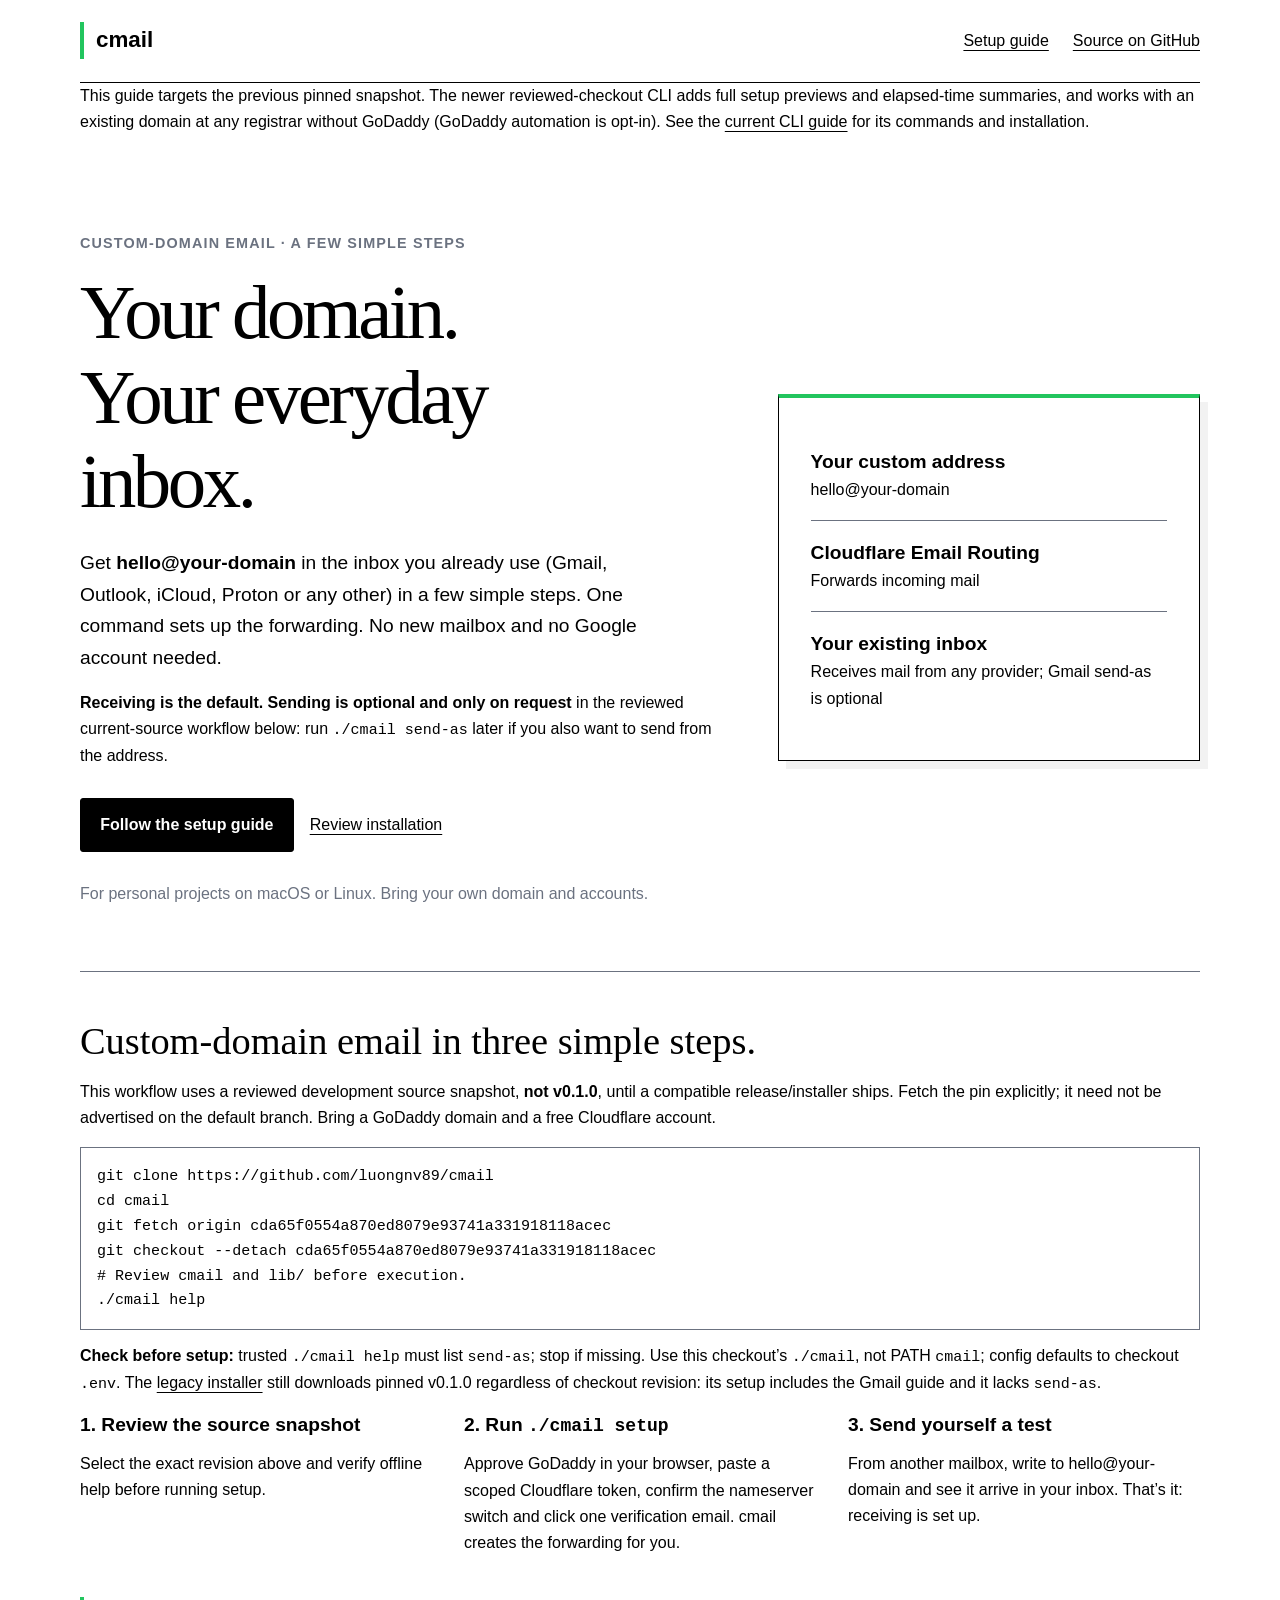
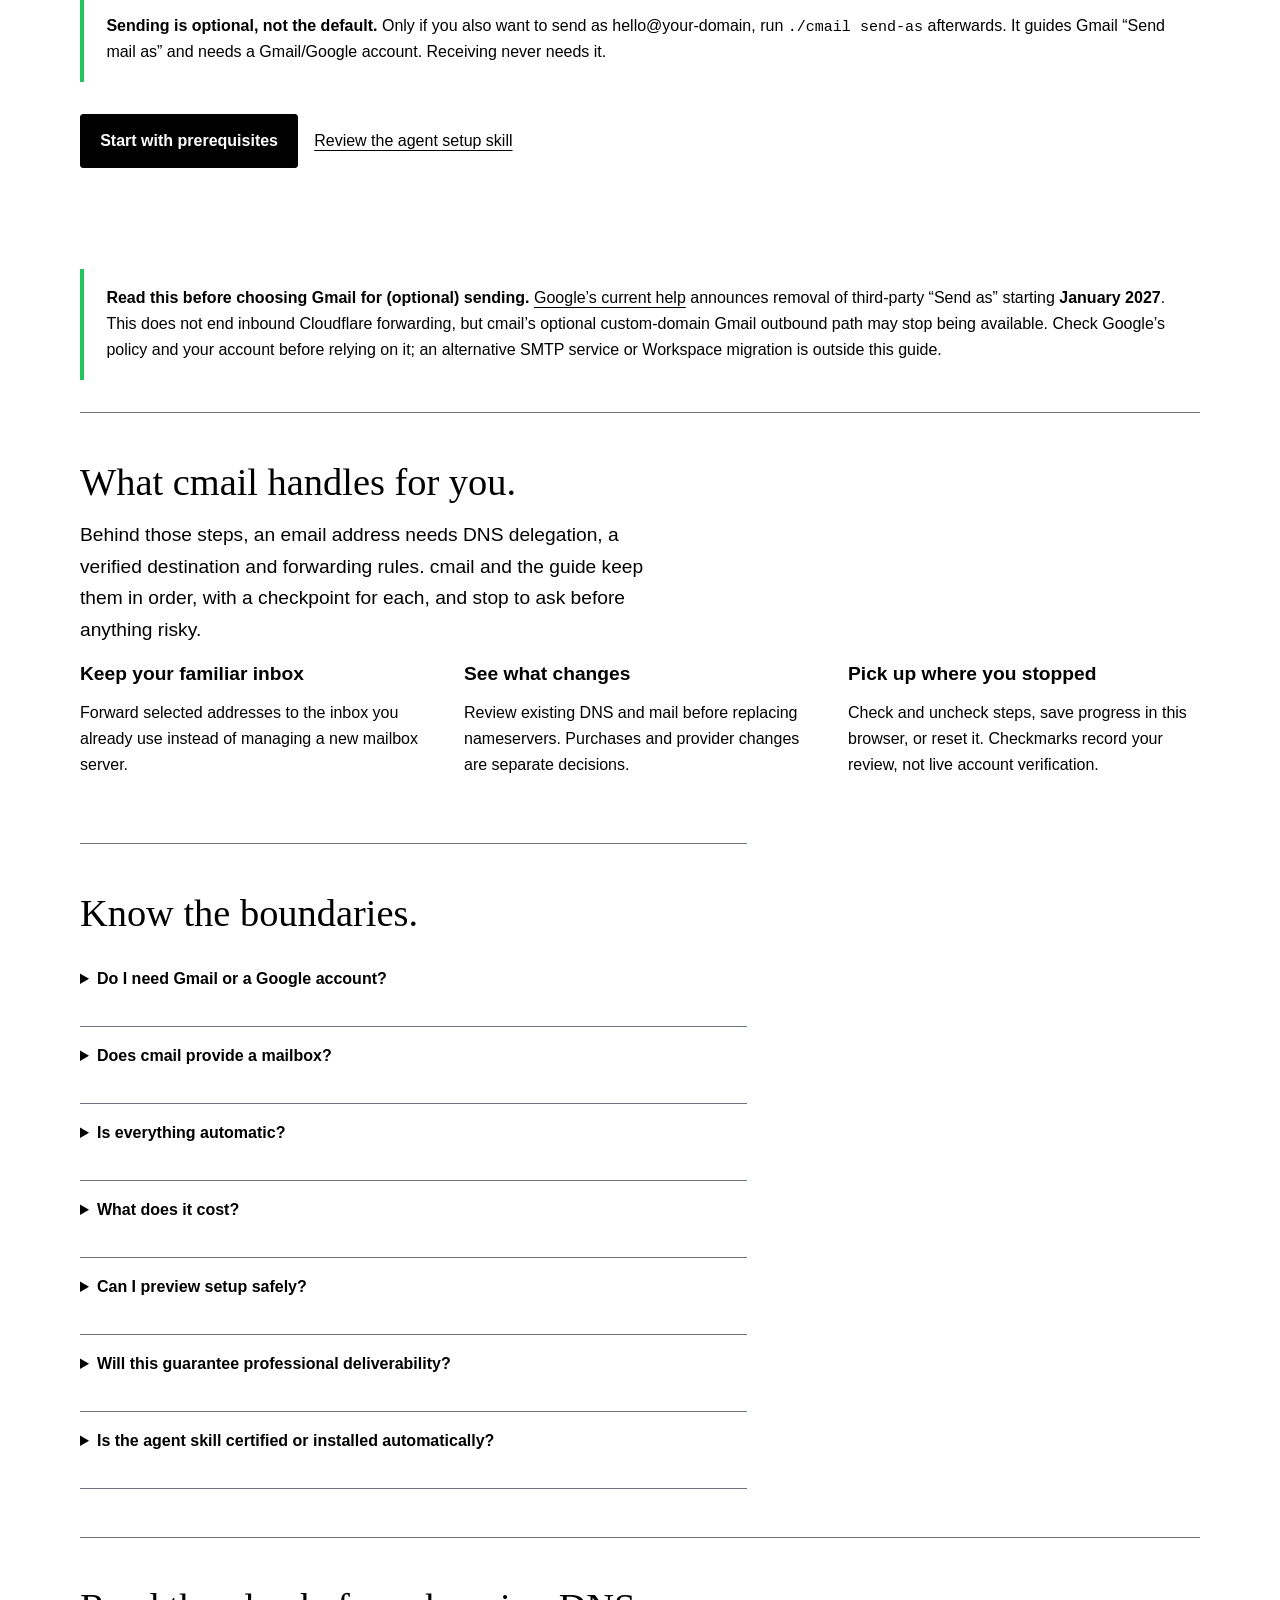
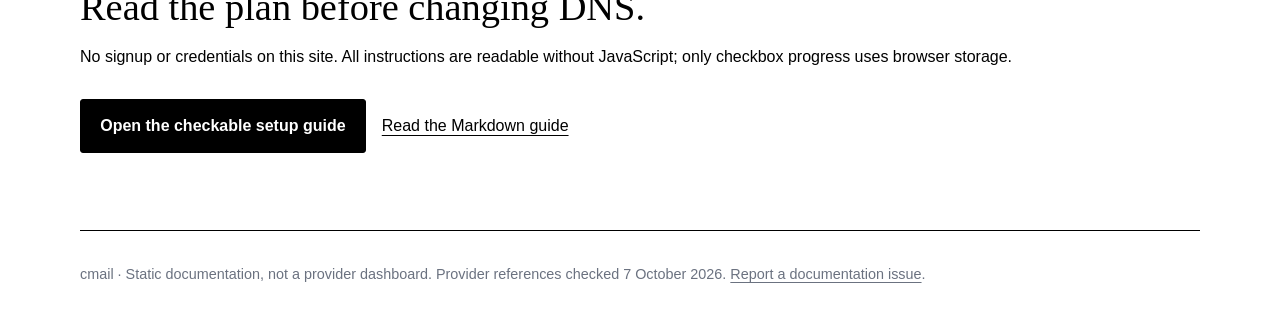
==== docs/index.html @ 5340fa55 "feat(setup): make GoDaddy automation optional (#20) Default REGISTRAR=manual lets setup use an exist" ====
<!doctype html>
<html lang="en">
<head>
  <meta charset="utf-8">
  <meta name="viewport" content="width=device-width, initial-scale=1">
  <meta name="description" content="Get custom-domain email in a few simple steps: cmail forwards hello@your-domain to the inbox you already use. Sending is optional and only on request.">
  <title>cmail — Your domain, your everyday inbox</title>
  <link rel="stylesheet" href="assets/styles.css">
</head>
<body>
<a class="skip" href="#main">Skip to content</a>
<header><a class="brand" href="index.html">cmail</a><nav aria-label="Main"><a href="setup.html">Setup guide</a><a href="https://github.com/luongnv89/cmail">Source on GitHub</a></nav></header>
<main id="main">
  <p>This guide targets the previous pinned snapshot. The newer reviewed-checkout CLI adds full setup previews and elapsed-time summaries, and works with an existing domain at any registrar without GoDaddy (GoDaddy automation is opt-in). See the <a href="https://github.com/luongnv89/cmail/blob/main/docs/cli.md">current CLI guide</a> for its commands and installation.</p>
  <!-- AIDA subset: attention, interest, desire, action. No invented social proof. -->
  <section class="hero" aria-labelledby="hero-title">
    <div><p class="kicker">Custom-domain email · a few simple steps</p><h1 id="hero-title">Your domain.<br>Your everyday inbox.</h1>
      <p class="lead">Get <strong>hello@your-domain</strong> in the inbox you already use (Gmail, Outlook, iCloud, Proton or any other) in a few simple steps. One command sets up the forwarding. No new mailbox and no Google account needed.</p>
      <p><strong>Receiving is the default. Sending is optional and only on request</strong> in the reviewed current-source workflow below: run <code>./cmail send-as</code> later if you also want to send from the address.</p>
      <div class="actions"><a class="button primary" href="setup.html">Follow the setup guide</a><a href="https://github.com/luongnv89/cmail#installation">Review installation</a></div>
      <p class="meta">For personal projects on macOS or Linux. Bring your own domain and accounts.</p>
    </div>
    <aside class="route" aria-label="How mail flows"><p><strong>Your custom address</strong>hello@your-domain</p><p><strong>Cloudflare Email Routing</strong>Forwards incoming mail</p><p><strong>Your existing inbox</strong>Receives mail from any provider; Gmail send-as is optional</p></aside>
  </section>
  <section class="block" aria-labelledby="how"><h2 id="how">Custom-domain email in three simple steps.</h2><p>This workflow uses a reviewed development source snapshot, <strong>not v0.1.0</strong>, until a compatible release/installer ships. Fetch the pin explicitly; it need not be advertised on the default branch. Bring a GoDaddy domain and a free Cloudflare account.</p><pre><code>git clone https://github.com/luongnv89/cmail
cd cmail
git fetch origin cda65f0554a870ed8079e93741a331918118acec
git checkout --detach cda65f0554a870ed8079e93741a331918118acec
# Review cmail and lib/ before execution.
./cmail help</code></pre><p><strong>Check before setup:</strong> trusted <code>./cmail help</code> must list <code>send-as</code>; stop if missing. Use this checkout’s <code>./cmail</code>, not PATH <code>cmail</code>; config defaults to checkout <code>.env</code>. The <a href="https://github.com/luongnv89/cmail#installation">legacy installer</a> still downloads pinned v0.1.0 regardless of checkout revision: its setup includes the Gmail guide and it lacks <code>send-as</code>.</p><div class="grid"><div><h3>1. Review the source snapshot</h3><p>Select the exact revision above and verify offline help before running setup.</p></div><div><h3>2. Run <code>./cmail setup</code></h3><p>Approve GoDaddy in your browser, paste a scoped Cloudflare token, confirm the nameserver switch and click one verification email. cmail creates the forwarding for you.</p></div><div><h3>3. Send yourself a test</h3><p>From another mailbox, write to hello@your-domain and see it arrive in your inbox. That’s it: receiving is set up.</p></div></div>
    <aside class="callout"><strong>Sending is optional, not the default.</strong> Only if you also want to send as hello@your-domain, run <code>./cmail send-as</code> afterwards. It guides Gmail “Send mail as” and needs a Gmail/Google account. Receiving never needs it.</aside>
    <div class="actions"><a class="button primary" href="setup.html#readiness">Start with prerequisites</a><a href="https://github.com/luongnv89/cmail/tree/main/skills/cmail-setup">Review the agent setup skill</a></div></section>
  <aside class="callout"><strong>Read this before choosing Gmail for (optional) sending.</strong> <a href="https://support.google.com/mail/answer/22370">Google’s current help</a> announces removal of third-party “Send as” starting <strong>January 2027</strong>. This does not end inbound Cloudflare forwarding, but cmail’s optional custom-domain Gmail outbound path may stop being available. Check Google’s policy and your account before relying on it; an alternative SMTP service or Workspace migration is outside this guide.</aside>
  <section class="block" aria-labelledby="interest"><h2 id="interest">What cmail handles for you.</h2><p class="lead">Behind those steps, an email address needs DNS delegation, a verified destination and forwarding rules. cmail and the guide keep them in order, with a checkpoint for each, and stop to ask before anything risky.</p>
    <div class="grid"><div><h3>Keep your familiar inbox</h3><p>Forward selected addresses to the inbox you already use instead of managing a new mailbox server.</p></div><div><h3>See what changes</h3><p>Review existing DNS and mail before replacing nameservers. Purchases and provider changes are separate decisions.</p></div><div><h3>Pick up where you stopped</h3><p>Check and uncheck steps, save progress in this browser, or reset it. Checkmarks record your review, not live account verification.</p></div></div>
  </section>
  <section class="block faq" aria-labelledby="faq"><h2 id="faq">Know the boundaries.</h2>
    <details><summary>Do I need Gmail or a Google account?</summary><p>Not to receive. The reviewed source’s <code>./cmail setup</code> forwards to any address you own and can open. You need a Gmail/Google account only for the optional <code>./cmail send-as</code> step, if you want to send from your custom address.</p></details>
    <details><summary>Does cmail provide a mailbox?</summary><p>No. Cloudflare forwards incoming mail to an existing inbox. Your existing inbox holds the messages. This is not Google Workspace provisioning.</p></details>
    <details><summary>Is everything automatic?</summary><p>No. You create the Cloudflare token, approve DNS changes, verify the destination email, and, only if you want to send, configure Gmail send-as yourself. The CLI cannot prove end-to-end delivery.</p></details>
    <details><summary>What does it cost?</summary><p>You pay for the domain. Provider plans, sending limits, eligibility and policies still apply; cmail cannot guarantee permanent free service.</p></details>
    <details><summary>Can I preview setup safely?</summary><p>The guide makes no provider calls. <code>./cmail help</code> is offline. <code>DRY_RUN=1</code> previews only nameserver replacement; <code>./cmail setup</code> can still create zones, enable routing, send verification emails or purchase a domain.</p></details>
    <details><summary>Will this guarantee professional deliverability?</summary><p>No. Optional Gmail sending does not establish domain DKIM alignment, and recipients may see your Gmail address. Inspect independent test results and use a dedicated mail service when you need stronger guarantees.</p></details>
    <details><summary>Is the agent skill certified or installed automatically?</summary><p>No. It is a separate portable guide and optional local checker. Its offline tests are not a measured live behavioral benchmark. The runtime installer does not install it; the repository has no license granting redistribution rights.</p></details>
  </section>
  <section class="block"><h2>Read the plan before changing DNS.</h2><p>No signup or credentials on this site. All instructions are readable without JavaScript; only checkbox progress uses browser storage.</p><div class="actions"><a class="button primary" href="setup.html">Open the checkable setup guide</a><a href="setup.md">Read the Markdown guide</a></div></section>
</main>
<footer>cmail · Static documentation, not a provider dashboard. Provider references checked 7 October 2026. <a href="https://github.com/luongnv89/cmail/issues">Report a documentation issue</a>.</footer>
</body>
</html>
---- docs/assets/styles.css ----
/* Local serif/sans pairing keeps this guide readable offline, without font requests. */
:root { color-scheme: light; --ink: #000000; --paper: #FFFFFF; --muted: #6B7280; --accent: #22C55E; }
* { box-sizing: border-box; }
body { margin: 0; background: var(--paper); color: var(--ink); font-family: 'Avenir Next', 'Trebuchet MS', sans-serif; line-height: 1.65; }
a { color: inherit; text-decoration-thickness: 1px; text-underline-offset: .22em; }
a:hover { text-decoration-thickness: 2px; }
:focus-visible { outline: 3px solid var(--ink); outline-offset: 5px; }
[hidden] { display: none !important; }
.skip { position: absolute; left: 1rem; top: -8rem; padding: .6rem 1rem; background: var(--paper); z-index: 5; }
.skip:focus { top: 1rem; }
header, main, footer { width: min(1120px, calc(100% - 3rem)); margin-inline: auto; }
header { padding: 1.4rem 0; display: flex; align-items: center; justify-content: space-between; gap: 1rem; border-bottom: 1px solid var(--ink); flex-wrap: wrap; }
.brand { font-weight: 800; font-size: 1.4rem; text-decoration: none; border-left: 4px solid var(--accent); padding-left: .75rem; }
nav { display: flex; gap: 1.5rem; flex-wrap: wrap; }
nav a[aria-current] { font-weight: 800; }
h1, h2 { font-family: 'Iowan Old Style', 'Palatino Linotype', 'Book Antiqua', Palatino, serif; font-weight: 500; line-height: 1.1; }
h1 { font-size: clamp(2.8rem, 6vw, 5.8rem); letter-spacing: -.045em; margin: .6rem 0 1.4rem; max-width: 14ch; }
h2 { font-size: clamp(1.8rem, 3vw, 2.6rem); margin: 0 0 1rem; }
h3 { line-height: 1.3; font-size: 1.2rem; margin: 0 0 .8rem; }
p { margin: 0 0 1rem; }
.kicker, .meta { color: var(--muted); }
.kicker { font-size: .9rem; font-weight: 700; letter-spacing: .08em; text-transform: uppercase; }
.hero { display: grid; grid-template-columns: 1.5fr 1fr; gap: 4rem; align-items: center; padding: 5rem 0 3rem; }
.lead { font-size: 1.2rem; max-width: 55ch; }
.actions { display: flex; flex-wrap: wrap; align-items: center; gap: 1rem; margin: 1.8rem 0; }
.button, button { display: inline-block; padding: .8rem 1.2rem; border: 1px solid var(--ink); border-radius: 3px; font: inherit; font-weight: 700; cursor: pointer; text-decoration: none; background: var(--paper); color: var(--ink); min-height: 44px; }
.button.primary { background: var(--ink); color: var(--paper); }
.button:hover, button:hover { box-shadow: 3px 3px 0 var(--ink); }
.button:active, button:active { box-shadow: none; transform: translateY(1px); }
.route { border: 1px solid var(--ink); border-top: 4px solid var(--accent); padding: 2rem; box-shadow: 8px 8px 0 #0000000d; }
.route p { padding: 1rem 0; border-bottom: 1px solid var(--muted); margin: 0; }
.route p:last-child { border: 0; }
.route strong { display: block; font-size: 1.2rem; }
.callout { border-left: 4px solid var(--accent); padding: 1rem 1.4rem; margin: 1.5rem 0 2rem; }
section.block { border-top: 1px solid var(--muted); padding: 3rem 0; }
.grid { display: grid; grid-template-columns: repeat(3, 1fr); gap: 2rem; }
.faq { max-width: 75ch; }
details { padding: 1rem 0; border-bottom: 1px solid var(--muted); }
summary { font-weight: 700; cursor: pointer; min-height: 44px; }
details p { margin: .5rem 0; }
footer { border-top: 1px solid var(--ink); padding: 2rem 0; font-size: .9rem; color: var(--muted); }
.guide-intro { padding: 3rem 0 1rem; }
.guide-intro h1 { max-width: none; font-size: clamp(2.6rem, 5vw, 4rem); }
.guide-layout { display: grid; grid-template-columns: 225px minmax(0, 1fr); gap: 3rem; margin: 2rem 0 4rem; }
.toc { align-self: start; position: sticky; top: 1.5rem; font-size: .9rem; }
.toc ol { padding-left: 1.25rem; }
.toc a { display: inline-block; padding: .25rem 0; }
.progress-panel { border: 1px solid var(--ink); padding: 1.2rem; margin-bottom: 2rem; }
.progress-panel progress { display: block; width: 100%; height: 1rem; margin: .8rem 0; accent-color: var(--ink); }
.progress-panel button { margin: .8rem 0; }
#progress-count { font-weight: 700; }
.steps { padding: 0; list-style: none; counter-reset: setup; }
.step { border-top: 1px solid var(--muted); padding: 2rem 0; scroll-margin-top: 1rem; counter-increment: setup; }
.step h2 { font-size: 1.7rem; }
.step h2::before { content: counter(setup) '. '; }
.check { display: flex; align-items: center; gap: .75rem; padding: .6rem 0; margin-top: 1rem; font-weight: 700; cursor: pointer; min-height: 44px; }
.check input { flex: none; width: 1.35rem; height: 1.35rem; accent-color: var(--ink); }
/* Completion is non-destructive: safety instructions stay expanded and readable. */
.step:has(input:checked) { border-top: 3px solid var(--accent); }
ul, ol { padding-left: 1.4rem; }
li { margin: .45rem 0; }
code { font-family: 'Courier New', monospace; font-size: .94em; overflow-wrap: anywhere; }
pre { border: 1px solid var(--muted); padding: 1rem; overflow-x: auto; white-space: pre-wrap; }
.table-wrap { overflow-x: auto; }
table { width: 100%; border-collapse: collapse; margin: 1rem 0; }
th, td { text-align: left; vertical-align: top; padding: .7rem; border: 1px solid var(--muted); }
.sources { overflow-wrap: anywhere; }
@media (max-width: 800px) { .hero { grid-template-columns: 1fr; gap: 2rem; padding-top: 3rem; } .grid { grid-template-columns: 1fr; gap: 1.5rem; } .guide-layout { grid-template-columns: 1fr; gap: 1rem; } .toc { position: static; } }
@media (max-width: 420px) { header, main, footer { width: calc(100% - 2rem); } nav { gap: 1rem; } .route { padding: 1.3rem; } th, td { padding: .4rem; } }
@media print { header, .toc, .progress-panel, .actions, footer { display: none; } .guide-layout { display: block; } main { width: 100%; } .step { break-inside: avoid; } }
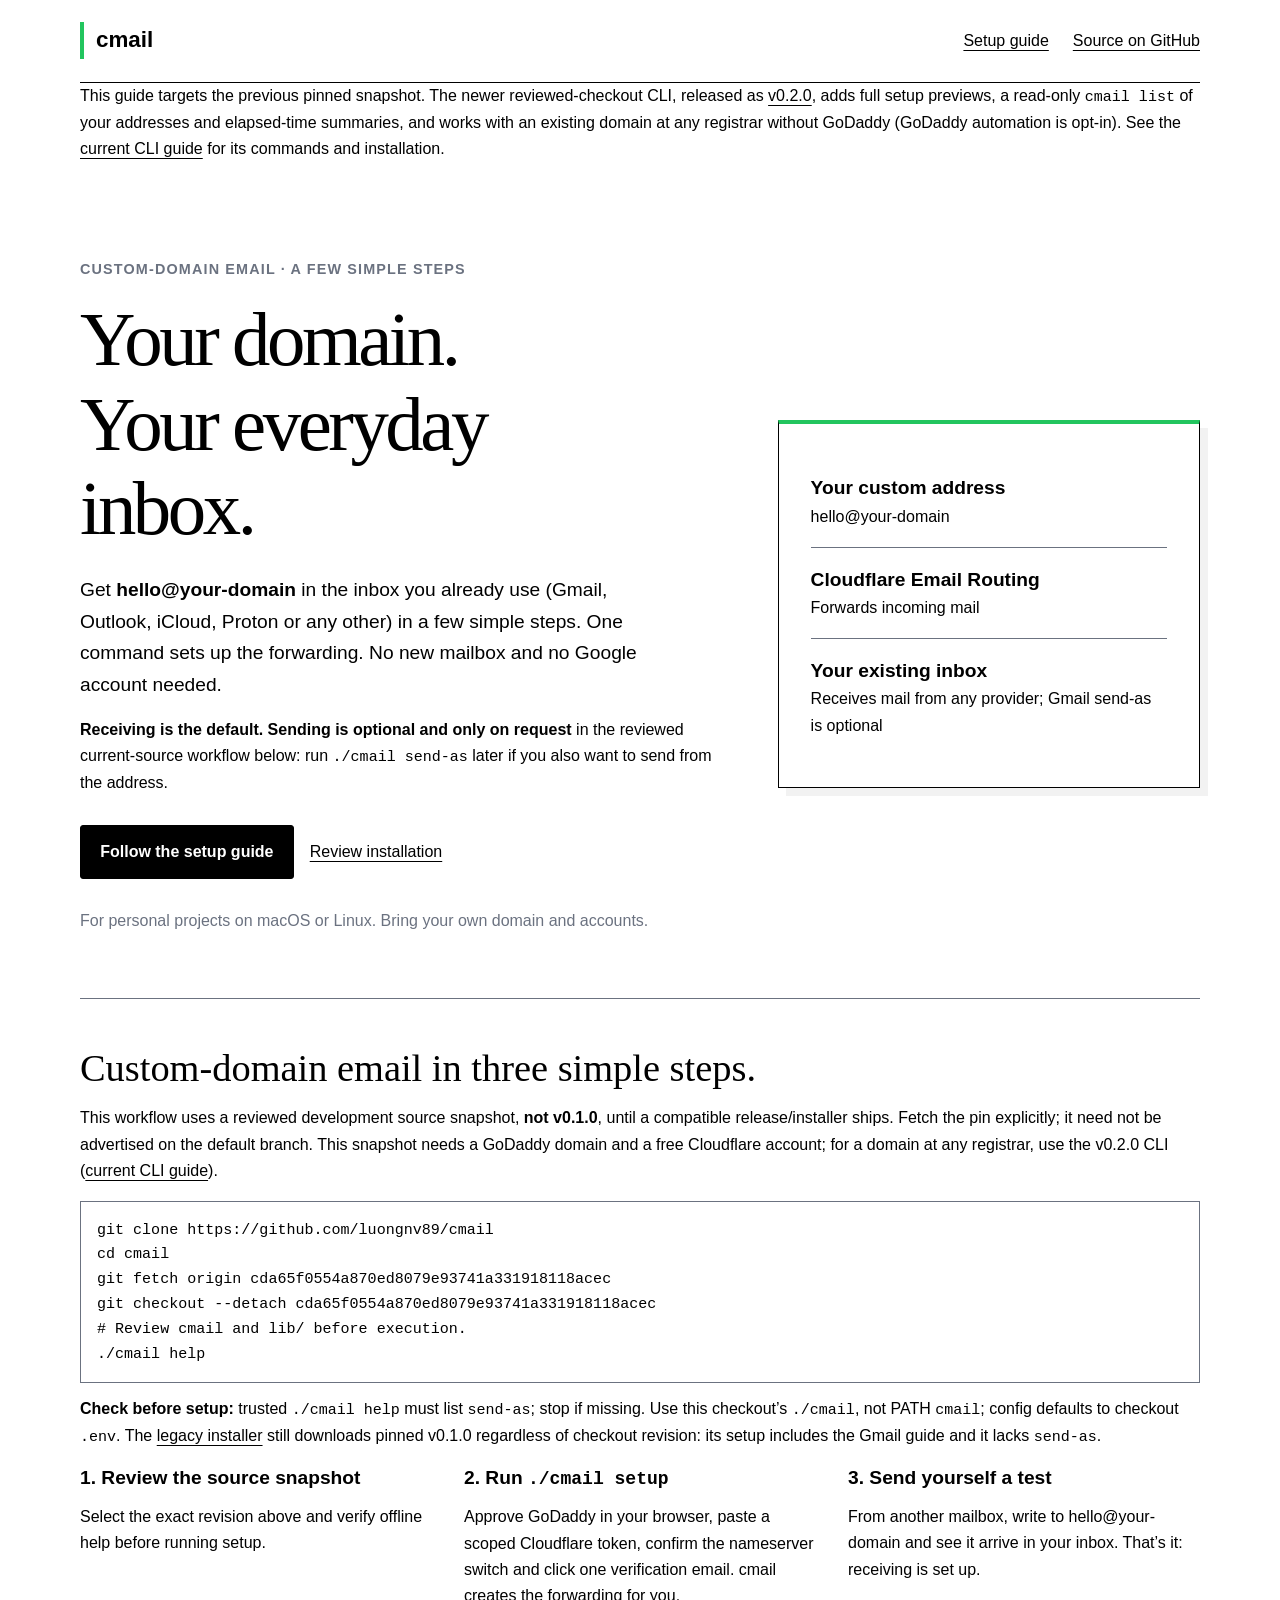
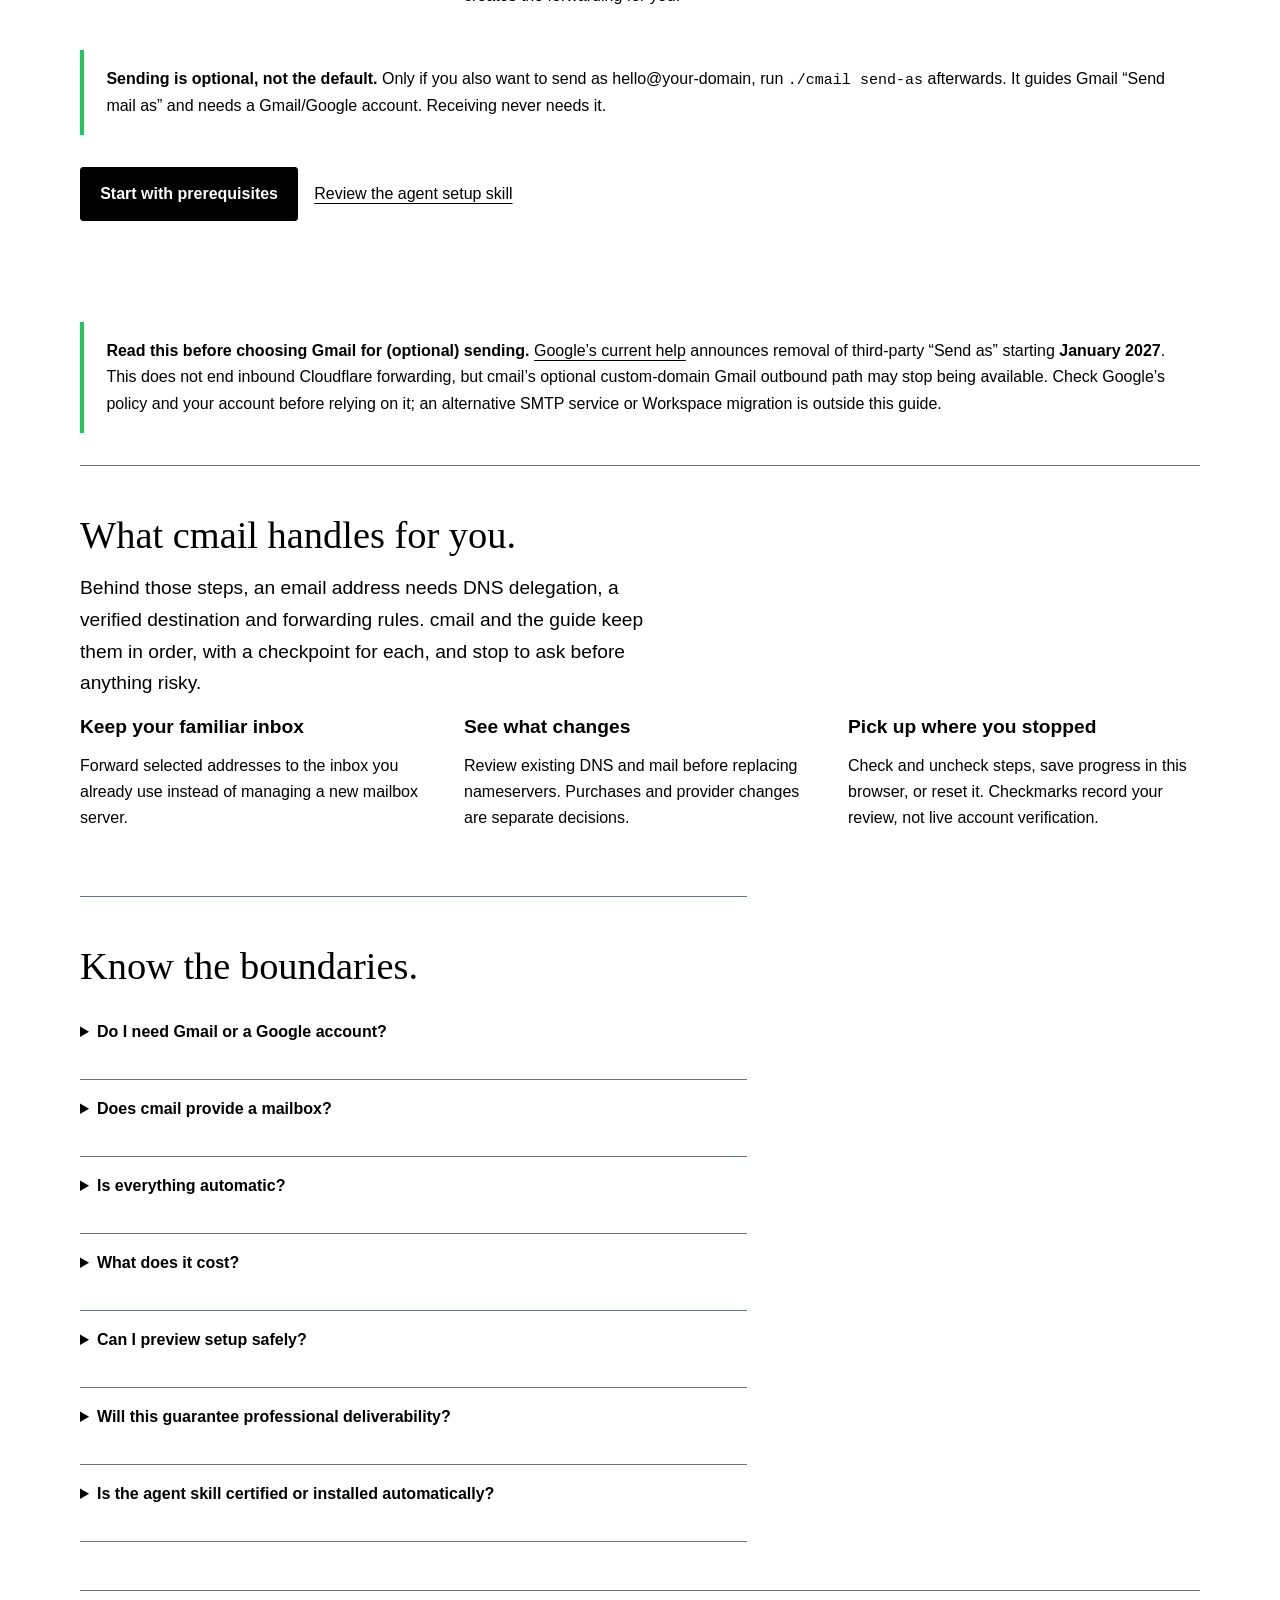
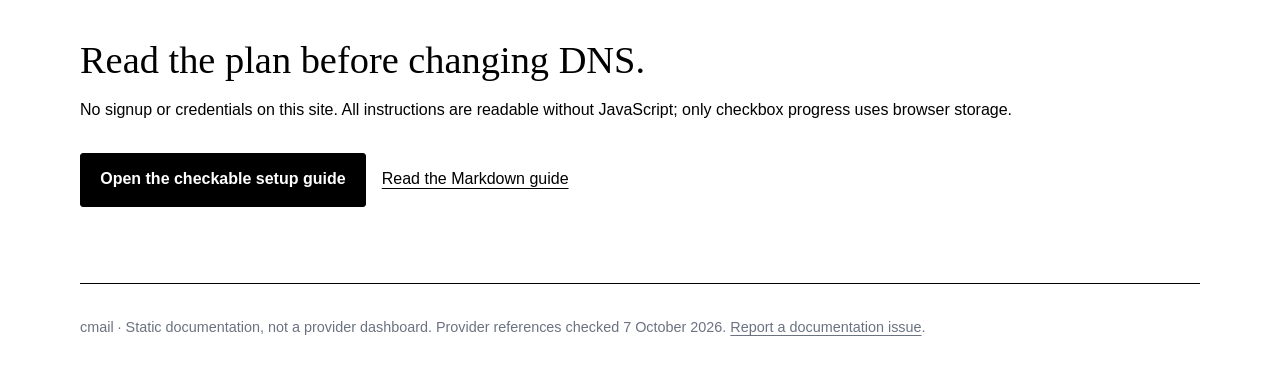
==== commit 21b3a082: "chore(release): v0.2.0" ====
--- a/docs/index.html
+++ b/docs/index.html
@@ -11,7 +11,7 @@
 <a class="skip" href="#main">Skip to content</a>
 <header><a class="brand" href="index.html">cmail</a><nav aria-label="Main"><a href="setup.html">Setup guide</a><a href="https://github.com/luongnv89/cmail">Source on GitHub</a></nav></header>
 <main id="main">
-  <p>This guide targets the previous pinned snapshot. The newer reviewed-checkout CLI adds full setup previews and elapsed-time summaries, and works with an existing domain at any registrar without GoDaddy (GoDaddy automation is opt-in). See the <a href="https://github.com/luongnv89/cmail/blob/main/docs/cli.md">current CLI guide</a> for its commands and installation.</p>
+  <p>This guide targets the previous pinned snapshot. The newer reviewed-checkout CLI, released as <a href="https://github.com/luongnv89/cmail/releases/tag/v0.2.0">v0.2.0</a>, adds full setup previews, a read-only <code>cmail list</code> of your addresses and elapsed-time summaries, and works with an existing domain at any registrar without GoDaddy (GoDaddy automation is opt-in). See the <a href="https://github.com/luongnv89/cmail/blob/main/docs/cli.md">current CLI guide</a> for its commands and installation.</p>
   <!-- AIDA subset: attention, interest, desire, action. No invented social proof. -->
   <section class="hero" aria-labelledby="hero-title">
     <div><p class="kicker">Custom-domain email · a few simple steps</p><h1 id="hero-title">Your domain.<br>Your everyday inbox.</h1>
@@ -22,7 +22,7 @@
     </div>
     <aside class="route" aria-label="How mail flows"><p><strong>Your custom address</strong>hello@your-domain</p><p><strong>Cloudflare Email Routing</strong>Forwards incoming mail</p><p><strong>Your existing inbox</strong>Receives mail from any provider; Gmail send-as is optional</p></aside>
   </section>
-  <section class="block" aria-labelledby="how"><h2 id="how">Custom-domain email in three simple steps.</h2><p>This workflow uses a reviewed development source snapshot, <strong>not v0.1.0</strong>, until a compatible release/installer ships. Fetch the pin explicitly; it need not be advertised on the default branch. Bring a GoDaddy domain and a free Cloudflare account.</p><pre><code>git clone https://github.com/luongnv89/cmail
+  <section class="block" aria-labelledby="how"><h2 id="how">Custom-domain email in three simple steps.</h2><p>This workflow uses a reviewed development source snapshot, <strong>not v0.1.0</strong>, until a compatible release/installer ships. Fetch the pin explicitly; it need not be advertised on the default branch. This snapshot needs a GoDaddy domain and a free Cloudflare account; for a domain at any registrar, use the v0.2.0 CLI (<a href="https://github.com/luongnv89/cmail/blob/main/docs/cli.md">current CLI guide</a>).</p><pre><code>git clone https://github.com/luongnv89/cmail
 cd cmail
 git fetch origin cda65f0554a870ed8079e93741a331918118acec
 git checkout --detach cda65f0554a870ed8079e93741a331918118acec
@@ -39,7 +39,7 @@
     <details><summary>Does cmail provide a mailbox?</summary><p>No. Cloudflare forwards incoming mail to an existing inbox. Your existing inbox holds the messages. This is not Google Workspace provisioning.</p></details>
     <details><summary>Is everything automatic?</summary><p>No. You create the Cloudflare token, approve DNS changes, verify the destination email, and, only if you want to send, configure Gmail send-as yourself. The CLI cannot prove end-to-end delivery.</p></details>
     <details><summary>What does it cost?</summary><p>You pay for the domain. Provider plans, sending limits, eligibility and policies still apply; cmail cannot guarantee permanent free service.</p></details>
-    <details><summary>Can I preview setup safely?</summary><p>The guide makes no provider calls. <code>./cmail help</code> is offline. <code>DRY_RUN=1</code> previews only nameserver replacement; <code>./cmail setup</code> can still create zones, enable routing, send verification emails or purchase a domain.</p></details>
+    <details><summary>Can I preview setup safely?</summary><p>The guide makes no provider calls. <code>./cmail help</code> is offline. In this snapshot, <code>DRY_RUN=1</code> previews only nameserver replacement; <code>./cmail setup</code> can still create zones, enable routing, send verification emails or purchase a domain.</p></details>
     <details><summary>Will this guarantee professional deliverability?</summary><p>No. Optional Gmail sending does not establish domain DKIM alignment, and recipients may see your Gmail address. Inspect independent test results and use a dedicated mail service when you need stronger guarantees.</p></details>
     <details><summary>Is the agent skill certified or installed automatically?</summary><p>No. It is a separate portable guide and optional local checker. Its offline tests are not a measured live behavioral benchmark. The runtime installer does not install it; the repository has no license granting redistribution rights.</p></details>
   </section>
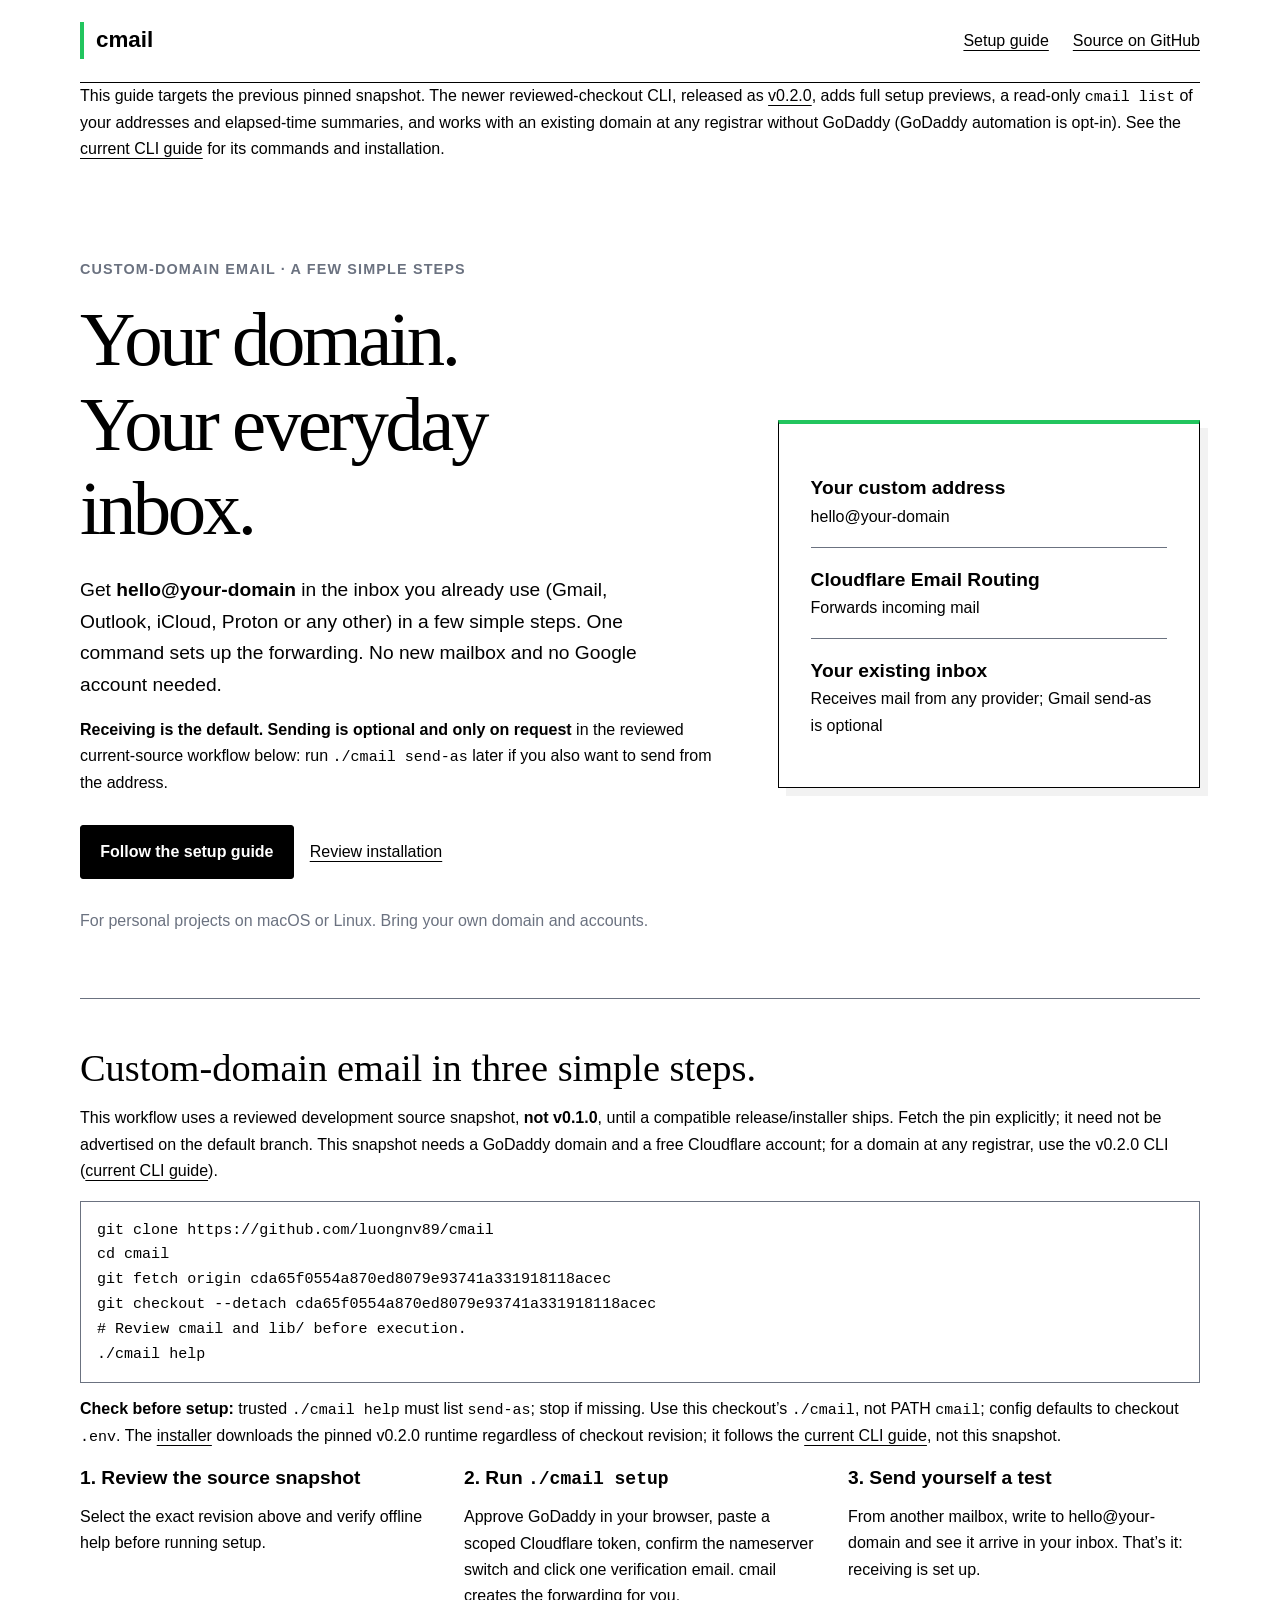
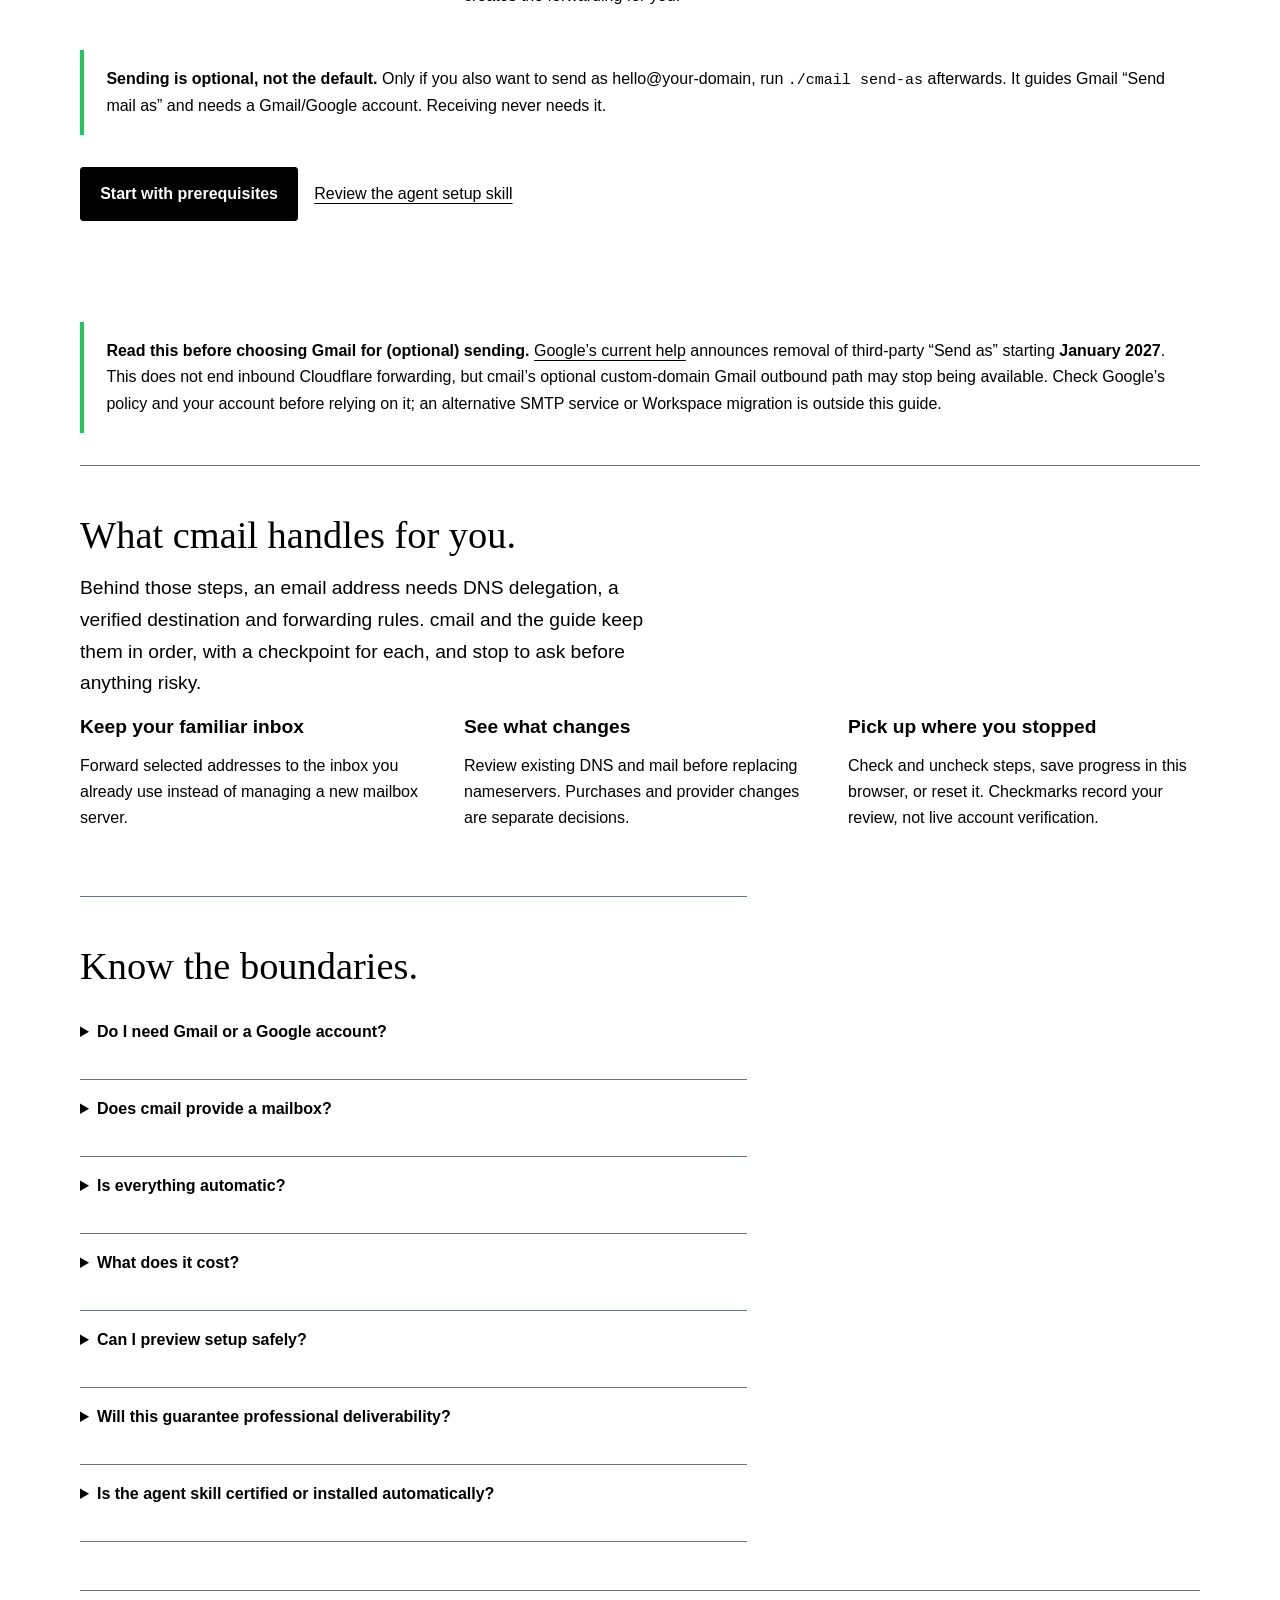
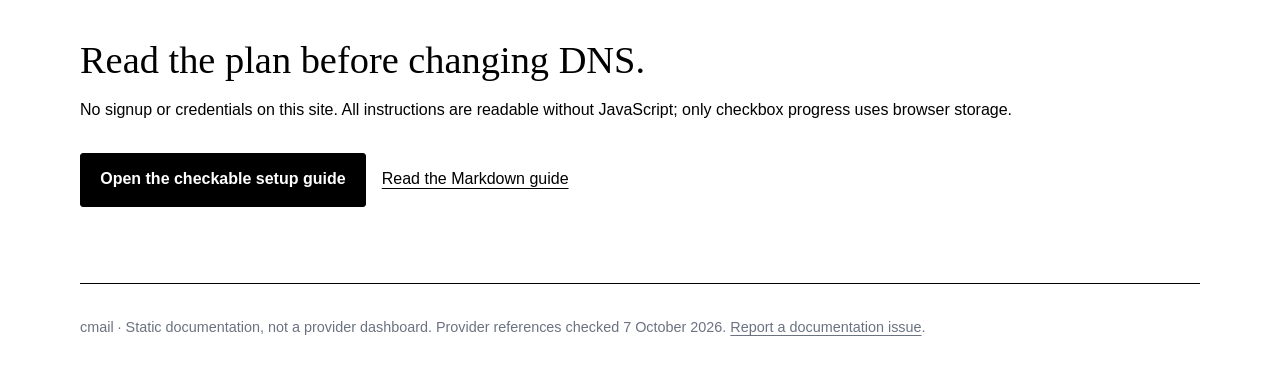
==== commit eeece2c9: "fix(install): pin the default runtime to the v0.2.0 release" ====
--- a/docs/index.html
+++ b/docs/index.html
@@ -27,7 +27,7 @@
 git fetch origin cda65f0554a870ed8079e93741a331918118acec
 git checkout --detach cda65f0554a870ed8079e93741a331918118acec
 # Review cmail and lib/ before execution.
-./cmail help</code></pre><p><strong>Check before setup:</strong> trusted <code>./cmail help</code> must list <code>send-as</code>; stop if missing. Use this checkout’s <code>./cmail</code>, not PATH <code>cmail</code>; config defaults to checkout <code>.env</code>. The <a href="https://github.com/luongnv89/cmail#installation">legacy installer</a> still downloads pinned v0.1.0 regardless of checkout revision: its setup includes the Gmail guide and it lacks <code>send-as</code>.</p><div class="grid"><div><h3>1. Review the source snapshot</h3><p>Select the exact revision above and verify offline help before running setup.</p></div><div><h3>2. Run <code>./cmail setup</code></h3><p>Approve GoDaddy in your browser, paste a scoped Cloudflare token, confirm the nameserver switch and click one verification email. cmail creates the forwarding for you.</p></div><div><h3>3. Send yourself a test</h3><p>From another mailbox, write to hello@your-domain and see it arrive in your inbox. That’s it: receiving is set up.</p></div></div>
+./cmail help</code></pre><p><strong>Check before setup:</strong> trusted <code>./cmail help</code> must list <code>send-as</code>; stop if missing. Use this checkout’s <code>./cmail</code>, not PATH <code>cmail</code>; config defaults to checkout <code>.env</code>. The <a href="https://github.com/luongnv89/cmail#installation">installer</a> downloads the pinned v0.2.0 runtime regardless of checkout revision; it follows the <a href="https://github.com/luongnv89/cmail/blob/main/docs/cli.md">current CLI guide</a>, not this snapshot.</p><div class="grid"><div><h3>1. Review the source snapshot</h3><p>Select the exact revision above and verify offline help before running setup.</p></div><div><h3>2. Run <code>./cmail setup</code></h3><p>Approve GoDaddy in your browser, paste a scoped Cloudflare token, confirm the nameserver switch and click one verification email. cmail creates the forwarding for you.</p></div><div><h3>3. Send yourself a test</h3><p>From another mailbox, write to hello@your-domain and see it arrive in your inbox. That’s it: receiving is set up.</p></div></div>
     <aside class="callout"><strong>Sending is optional, not the default.</strong> Only if you also want to send as hello@your-domain, run <code>./cmail send-as</code> afterwards. It guides Gmail “Send mail as” and needs a Gmail/Google account. Receiving never needs it.</aside>
     <div class="actions"><a class="button primary" href="setup.html#readiness">Start with prerequisites</a><a href="https://github.com/luongnv89/cmail/tree/main/skills/cmail-setup">Review the agent setup skill</a></div></section>
   <aside class="callout"><strong>Read this before choosing Gmail for (optional) sending.</strong> <a href="https://support.google.com/mail/answer/22370">Google’s current help</a> announces removal of third-party “Send as” starting <strong>January 2027</strong>. This does not end inbound Cloudflare forwarding, but cmail’s optional custom-domain Gmail outbound path may stop being available. Check Google’s policy and your account before relying on it; an alternative SMTP service or Workspace migration is outside this guide.</aside>
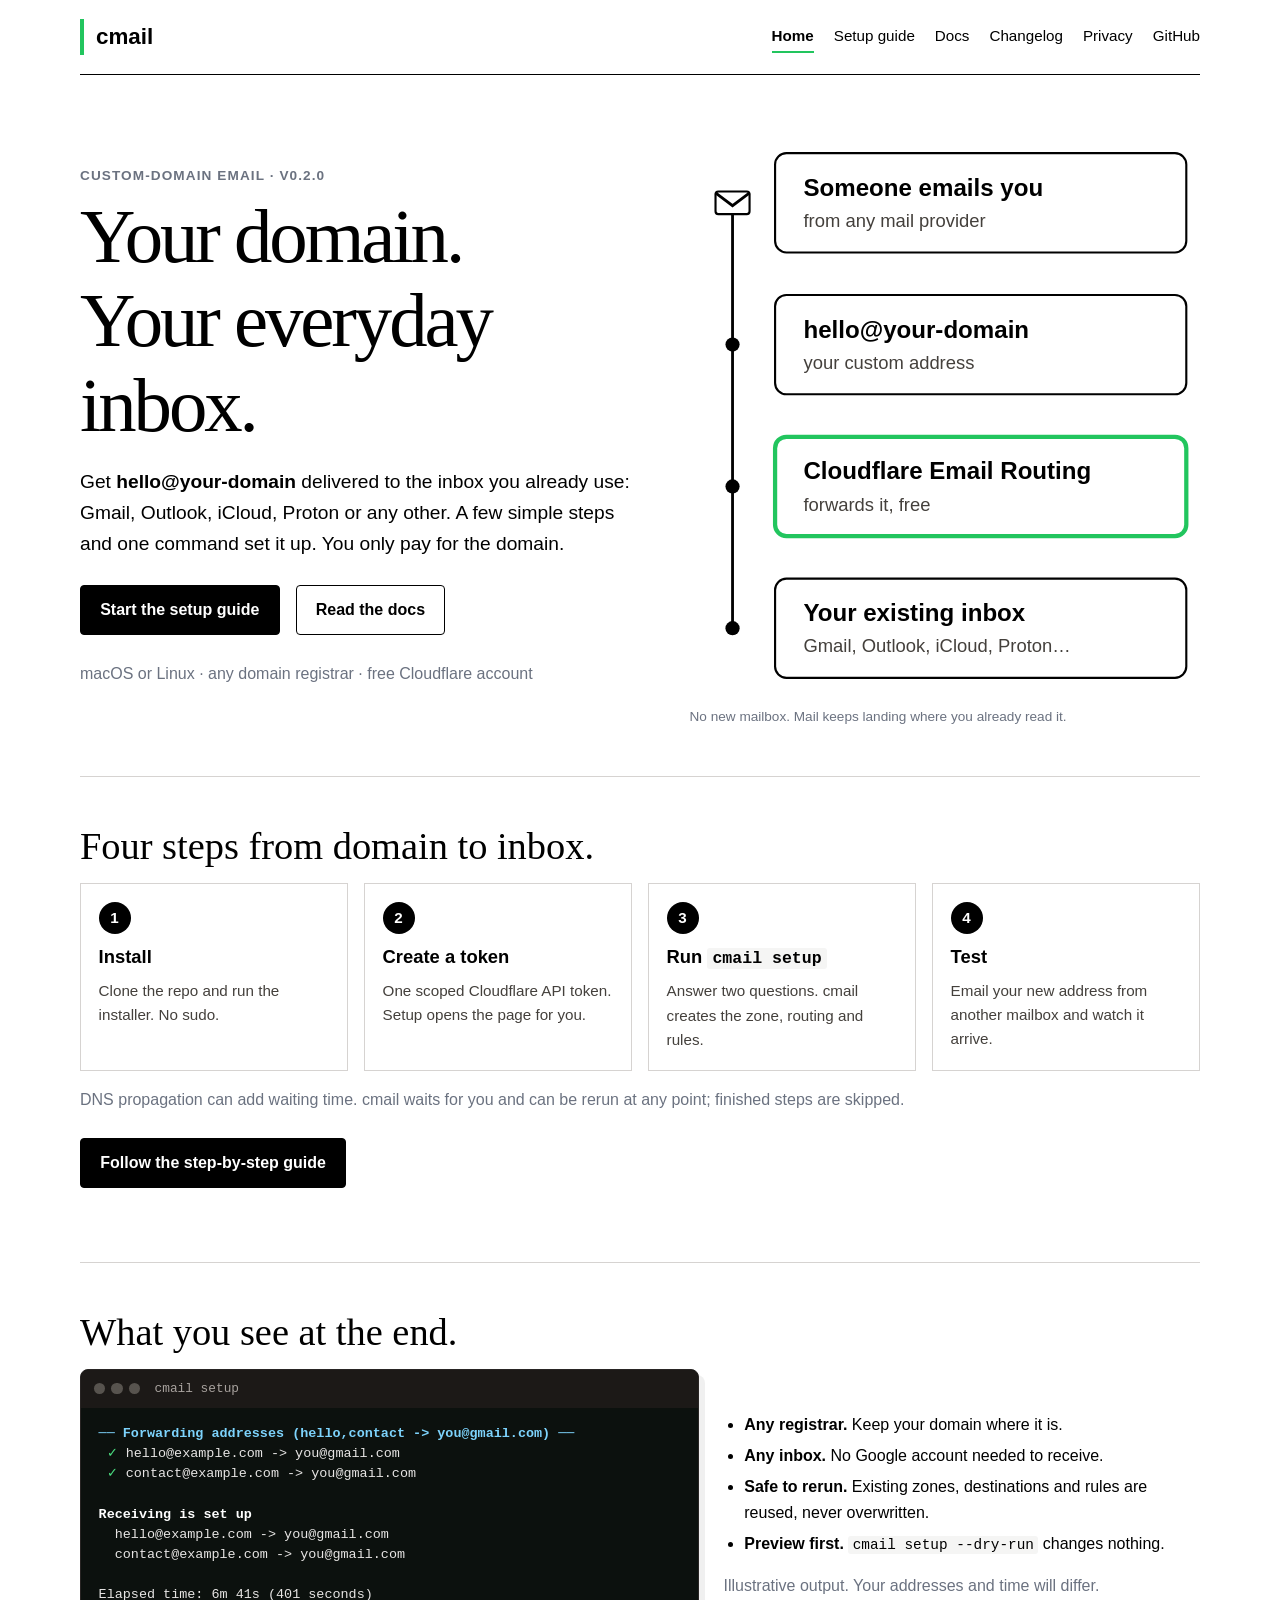
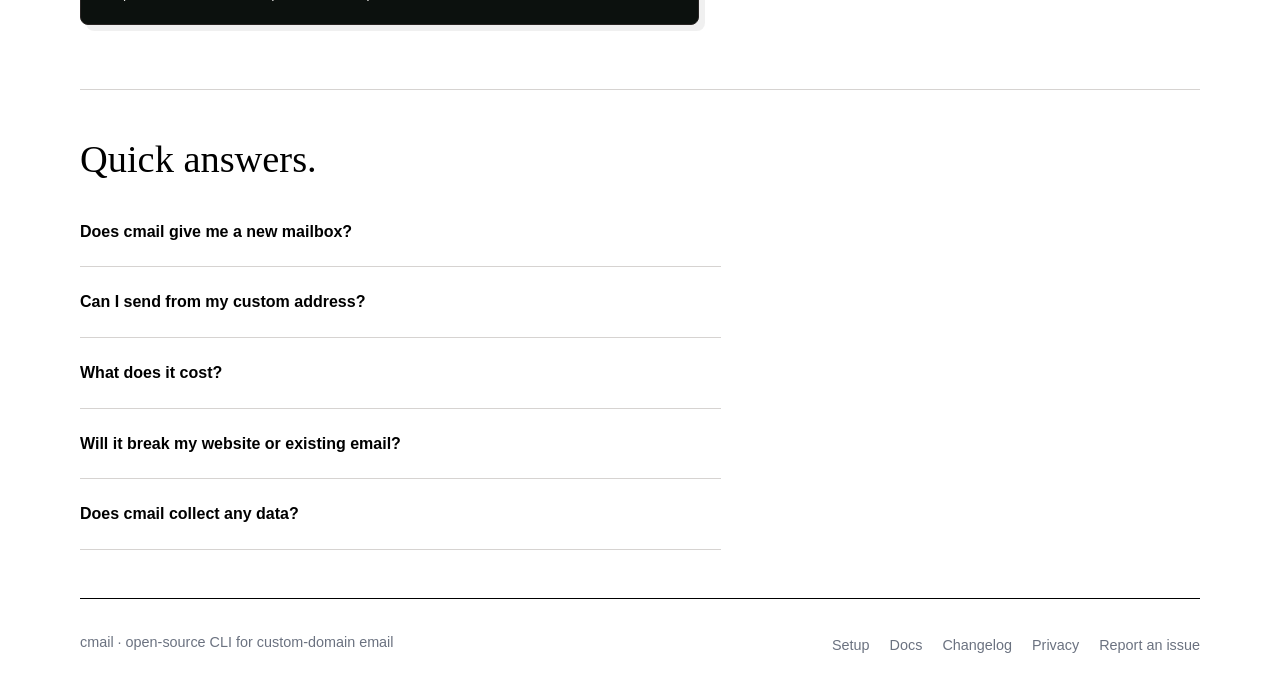
==== commit 35b185b3: "docs(site): rewrite the website for the 0.2.0 CLI Replace the long 14-step snapshot guide with a con" ====
--- a/docs/index.html
+++ b/docs/index.html
@@ -3,48 +3,92 @@
 <head>
   <meta charset="utf-8">
   <meta name="viewport" content="width=device-width, initial-scale=1">
-  <meta name="description" content="Get custom-domain email in a few simple steps: cmail forwards hello@your-domain to the inbox you already use. Sending is optional and only on request.">
+  <meta name="description" content="cmail forwards hello@your-domain to the inbox you already use, through free Cloudflare Email Routing. One command, any registrar.">
   <title>cmail — Your domain, your everyday inbox</title>
   <link rel="stylesheet" href="assets/styles.css">
 </head>
 <body>
 <a class="skip" href="#main">Skip to content</a>
-<header><a class="brand" href="index.html">cmail</a><nav aria-label="Main"><a href="setup.html">Setup guide</a><a href="https://github.com/luongnv89/cmail">Source on GitHub</a></nav></header>
+<header><a class="brand" href="index.html">cmail</a><nav aria-label="Main"><a href="index.html" aria-current="page">Home</a><a href="setup.html">Setup guide</a><a href="docs.html">Docs</a><a href="changelog.html">Changelog</a><a href="privacy.html">Privacy</a><a href="https://github.com/luongnv89/cmail">GitHub</a></nav></header>
 <main id="main">
-  <p>This guide targets the previous pinned snapshot. The newer reviewed-checkout CLI, released as <a href="https://github.com/luongnv89/cmail/releases/tag/v0.2.0">v0.2.0</a>, adds full setup previews, a read-only <code>cmail list</code> of your addresses and elapsed-time summaries, and works with an existing domain at any registrar without GoDaddy (GoDaddy automation is opt-in). See the <a href="https://github.com/luongnv89/cmail/blob/main/docs/cli.md">current CLI guide</a> for its commands and installation.</p>
-  <!-- AIDA subset: attention, interest, desire, action. No invented social proof. -->
   <section class="hero" aria-labelledby="hero-title">
-    <div><p class="kicker">Custom-domain email · a few simple steps</p><h1 id="hero-title">Your domain.<br>Your everyday inbox.</h1>
-      <p class="lead">Get <strong>hello@your-domain</strong> in the inbox you already use (Gmail, Outlook, iCloud, Proton or any other) in a few simple steps. One command sets up the forwarding. No new mailbox and no Google account needed.</p>
-      <p><strong>Receiving is the default. Sending is optional and only on request</strong> in the reviewed current-source workflow below: run <code>./cmail send-as</code> later if you also want to send from the address.</p>
-      <div class="actions"><a class="button primary" href="setup.html">Follow the setup guide</a><a href="https://github.com/luongnv89/cmail#installation">Review installation</a></div>
-      <p class="meta">For personal projects on macOS or Linux. Bring your own domain and accounts.</p>
+    <div>
+      <p class="kicker">Custom-domain email · v0.2.0</p>
+      <h1 id="hero-title">Your domain.<br>Your everyday inbox.</h1>
+      <p class="lead">Get <strong>hello@your-domain</strong> delivered to the inbox you already use: Gmail, Outlook, iCloud, Proton or any other. A few simple steps and one command set it up. You only pay for the domain.</p>
+      <div class="actions"><a class="button primary" href="setup.html">Start the setup guide</a><a class="button" href="docs.html">Read the docs</a></div>
+      <p class="meta">macOS or Linux · any domain registrar · free Cloudflare account</p>
     </div>
-    <aside class="route" aria-label="How mail flows"><p><strong>Your custom address</strong>hello@your-domain</p><p><strong>Cloudflare Email Routing</strong>Forwards incoming mail</p><p><strong>Your existing inbox</strong>Receives mail from any provider; Gmail send-as is optional</p></aside>
+    <figure aria-labelledby="flow-cap" style="margin:0">
+      <svg class="diagram" viewBox="0 0 360 400" role="img" aria-labelledby="flow-title flow-desc">
+        <title id="flow-title">How mail flows</title>
+        <desc id="flow-desc">A sender writes to hello@your-domain. Cloudflare Email Routing receives it and forwards it to your existing inbox.</desc>
+        <line class="flow-line" x1="30" y1="45" x2="30" y2="345"/>
+        <circle class="flow-dot" cx="30" cy="45" r="5"/><circle class="flow-dot" cx="30" cy="145" r="5"/><circle class="flow-dot" cx="30" cy="245" r="5"/><circle class="flow-dot" cx="30" cy="345" r="5"/>
+        <rect class="flow-box" x="60" y="10" width="290" height="70" rx="8"/>
+        <text x="80" y="40" font-size="17" font-weight="700">Someone emails you</text><text class="sub" x="80" y="62">from any mail provider</text>
+        <rect class="flow-box" x="60" y="110" width="290" height="70" rx="8"/>
+        <text x="80" y="140" font-size="17" font-weight="700">hello@your-domain</text><text class="sub" x="80" y="162">your custom address</text>
+        <rect class="flow-box cf" x="60" y="210" width="290" height="70" rx="8"/>
+        <text x="80" y="240" font-size="17" font-weight="700">Cloudflare Email Routing</text><text class="sub" x="80" y="262">forwards it, free</text>
+        <rect class="flow-box" x="60" y="310" width="290" height="70" rx="8"/>
+        <text x="80" y="340" font-size="17" font-weight="700">Your existing inbox</text><text class="sub" x="80" y="362">Gmail, Outlook, iCloud, Proton…</text>
+        <g class="envelope-move"><rect class="envelope" x="18" y="37" width="24" height="16" rx="2"/><path class="flow-line" d="M18 38 L30 47 L42 38" stroke-width="1.5"/></g>
+      </svg>
+      <figcaption id="flow-cap" class="meta" style="font-size:.85rem">No new mailbox. Mail keeps landing where you already read it.</figcaption>
+    </figure>
   </section>
-  <section class="block" aria-labelledby="how"><h2 id="how">Custom-domain email in three simple steps.</h2><p>This workflow uses a reviewed development source snapshot, <strong>not v0.1.0</strong>, until a compatible release/installer ships. Fetch the pin explicitly; it need not be advertised on the default branch. This snapshot needs a GoDaddy domain and a free Cloudflare account; for a domain at any registrar, use the v0.2.0 CLI (<a href="https://github.com/luongnv89/cmail/blob/main/docs/cli.md">current CLI guide</a>).</p><pre><code>git clone https://github.com/luongnv89/cmail
-cd cmail
-git fetch origin cda65f0554a870ed8079e93741a331918118acec
-git checkout --detach cda65f0554a870ed8079e93741a331918118acec
-# Review cmail and lib/ before execution.
-./cmail help</code></pre><p><strong>Check before setup:</strong> trusted <code>./cmail help</code> must list <code>send-as</code>; stop if missing. Use this checkout’s <code>./cmail</code>, not PATH <code>cmail</code>; config defaults to checkout <code>.env</code>. The <a href="https://github.com/luongnv89/cmail#installation">installer</a> downloads the pinned v0.2.0 runtime regardless of checkout revision; it follows the <a href="https://github.com/luongnv89/cmail/blob/main/docs/cli.md">current CLI guide</a>, not this snapshot.</p><div class="grid"><div><h3>1. Review the source snapshot</h3><p>Select the exact revision above and verify offline help before running setup.</p></div><div><h3>2. Run <code>./cmail setup</code></h3><p>Approve GoDaddy in your browser, paste a scoped Cloudflare token, confirm the nameserver switch and click one verification email. cmail creates the forwarding for you.</p></div><div><h3>3. Send yourself a test</h3><p>From another mailbox, write to hello@your-domain and see it arrive in your inbox. That’s it: receiving is set up.</p></div></div>
-    <aside class="callout"><strong>Sending is optional, not the default.</strong> Only if you also want to send as hello@your-domain, run <code>./cmail send-as</code> afterwards. It guides Gmail “Send mail as” and needs a Gmail/Google account. Receiving never needs it.</aside>
-    <div class="actions"><a class="button primary" href="setup.html#readiness">Start with prerequisites</a><a href="https://github.com/luongnv89/cmail/tree/main/skills/cmail-setup">Review the agent setup skill</a></div></section>
-  <aside class="callout"><strong>Read this before choosing Gmail for (optional) sending.</strong> <a href="https://support.google.com/mail/answer/22370">Google’s current help</a> announces removal of third-party “Send as” starting <strong>January 2027</strong>. This does not end inbound Cloudflare forwarding, but cmail’s optional custom-domain Gmail outbound path may stop being available. Check Google’s policy and your account before relying on it; an alternative SMTP service or Workspace migration is outside this guide.</aside>
-  <section class="block" aria-labelledby="interest"><h2 id="interest">What cmail handles for you.</h2><p class="lead">Behind those steps, an email address needs DNS delegation, a verified destination and forwarding rules. cmail and the guide keep them in order, with a checkpoint for each, and stop to ask before anything risky.</p>
-    <div class="grid"><div><h3>Keep your familiar inbox</h3><p>Forward selected addresses to the inbox you already use instead of managing a new mailbox server.</p></div><div><h3>See what changes</h3><p>Review existing DNS and mail before replacing nameservers. Purchases and provider changes are separate decisions.</p></div><div><h3>Pick up where you stopped</h3><p>Check and uncheck steps, save progress in this browser, or reset it. Checkmarks record your review, not live account verification.</p></div></div>
+
+  <section class="block" aria-labelledby="how">
+    <h2 id="how">Four steps from domain to inbox.</h2>
+    <ol class="steps-row">
+      <li><span class="num">1</span><h3>Install</h3><p>Clone the repo and run the installer. No sudo.</p></li>
+      <li><span class="num">2</span><h3>Create a token</h3><p>One scoped Cloudflare API token. Setup opens the page for you.</p></li>
+      <li><span class="num">3</span><h3>Run <code>cmail setup</code></h3><p>Answer two questions. cmail creates the zone, routing and rules.</p></li>
+      <li><span class="num">4</span><h3>Test</h3><p>Email your new address from another mailbox and watch it arrive.</p></li>
+    </ol>
+    <p class="meta">DNS propagation can add waiting time. cmail waits for you and can be rerun at any point; finished steps are skipped.</p>
+    <div class="actions"><a class="button primary" href="setup.html">Follow the step-by-step guide</a></div>
   </section>
-  <section class="block faq" aria-labelledby="faq"><h2 id="faq">Know the boundaries.</h2>
-    <details><summary>Do I need Gmail or a Google account?</summary><p>Not to receive. The reviewed source’s <code>./cmail setup</code> forwards to any address you own and can open. You need a Gmail/Google account only for the optional <code>./cmail send-as</code> step, if you want to send from your custom address.</p></details>
-    <details><summary>Does cmail provide a mailbox?</summary><p>No. Cloudflare forwards incoming mail to an existing inbox. Your existing inbox holds the messages. This is not Google Workspace provisioning.</p></details>
-    <details><summary>Is everything automatic?</summary><p>No. You create the Cloudflare token, approve DNS changes, verify the destination email, and, only if you want to send, configure Gmail send-as yourself. The CLI cannot prove end-to-end delivery.</p></details>
-    <details><summary>What does it cost?</summary><p>You pay for the domain. Provider plans, sending limits, eligibility and policies still apply; cmail cannot guarantee permanent free service.</p></details>
-    <details><summary>Can I preview setup safely?</summary><p>The guide makes no provider calls. <code>./cmail help</code> is offline. In this snapshot, <code>DRY_RUN=1</code> previews only nameserver replacement; <code>./cmail setup</code> can still create zones, enable routing, send verification emails or purchase a domain.</p></details>
-    <details><summary>Will this guarantee professional deliverability?</summary><p>No. Optional Gmail sending does not establish domain DKIM alignment, and recipients may see your Gmail address. Inspect independent test results and use a dedicated mail service when you need stronger guarantees.</p></details>
-    <details><summary>Is the agent skill certified or installed automatically?</summary><p>No. It is a separate portable guide and optional local checker. Its offline tests are not a measured live behavioral benchmark. The runtime installer does not install it; the repository has no license granting redistribution rights.</p></details>
+
+  <section class="block" aria-labelledby="end">
+    <h2 id="end">What you see at the end.</h2>
+    <div class="grid wide-left">
+      <div class="term" aria-label="Example end of cmail setup">
+        <div class="term-bar" aria-hidden="true"><i></i><i></i><i></i><span>cmail setup</span></div>
+        <pre><span class="s">── Forwarding addresses (hello,contact -&gt; you@gmail.com) ──</span>
+<span class="k"> ✓</span> hello@example.com -&gt; you@gmail.com
+<span class="k"> ✓</span> contact@example.com -&gt; you@gmail.com
+
+<span class="u">Receiving is set up</span>
+  hello@example.com -&gt; you@gmail.com
+  contact@example.com -&gt; you@gmail.com
+
+Elapsed time: 6m 41s (401 seconds)</pre>
+      </div>
+      <div>
+        <ul>
+          <li><strong>Any registrar.</strong> Keep your domain where it is.</li>
+          <li><strong>Any inbox.</strong> No Google account needed to receive.</li>
+          <li><strong>Safe to rerun.</strong> Existing zones, destinations and rules are reused, never overwritten.</li>
+          <li><strong>Preview first.</strong> <code>cmail setup --dry-run</code> changes nothing.</li>
+        </ul>
+        <p class="meta">Illustrative output. Your addresses and time will differ.</p>
+      </div>
+    </div>
   </section>
-  <section class="block"><h2>Read the plan before changing DNS.</h2><p>No signup or credentials on this site. All instructions are readable without JavaScript; only checkbox progress uses browser storage.</p><div class="actions"><a class="button primary" href="setup.html">Open the checkable setup guide</a><a href="setup.md">Read the Markdown guide</a></div></section>
+
+  <section class="block" aria-labelledby="faq">
+    <h2 id="faq">Quick answers.</h2>
+    <div class="prose">
+      <details><summary>Does cmail give me a new mailbox?</summary><p>No. Cloudflare forwards incoming mail to an inbox you already own. That inbox stores the messages.</p></details>
+      <details><summary>Can I send from my custom address?</summary><p>Sending is optional. <code>cmail send-as</code> walks you through Gmail “Send mail as”. Google has announced it will remove third-party “Send as” starting January 2027, so check <a href="https://support.google.com/mail/answer/22370">Google’s help page</a> before relying on it.</p></details>
+      <details><summary>What does it cost?</summary><p>You pay for the domain. Cloudflare Email Routing is free; provider plans and limits still apply.</p></details>
+      <details><summary>Will it break my website or existing email?</summary><p>Only if you skip a step. Before switching nameservers, copy your existing DNS records into Cloudflare. The guide shows exactly when.</p></details>
+      <details><summary>Does cmail collect any data?</summary><p>No. It talks only to Cloudflare (and GoDaddy if you opt in) with your own token. See <a href="privacy.html">Privacy</a>.</p></details>
+    </div>
+  </section>
 </main>
-<footer>cmail · Static documentation, not a provider dashboard. Provider references checked 7 October 2026. <a href="https://github.com/luongnv89/cmail/issues">Report a documentation issue</a>.</footer>
+<footer><span>cmail · open-source CLI for custom-domain email</span><nav aria-label="Footer"><a href="setup.html">Setup</a><a href="docs.html">Docs</a><a href="changelog.html">Changelog</a><a href="privacy.html">Privacy</a><a href="https://github.com/luongnv89/cmail/issues">Report an issue</a></nav></footer>
 </body>
 </html>
--- a/docs/assets/styles.css
+++ b/docs/assets/styles.css
@@ -1,70 +1,230 @@
-/* Local serif/sans pairing keeps this guide readable offline, without font requests. */
-:root { color-scheme: light; --ink: #000000; --paper: #FFFFFF; --muted: #6B7280; --accent: #22C55E; }
+/* Local serif/sans pairing keeps the site readable offline, without font requests. */
+:root {
+  color-scheme: light;
+  --ink: #000000; --paper: #FFFFFF; --muted: #6B7280; --accent: #22C55E;
+  --soft: #F5F5F4; --line: #D6D3D1; --warn: #B45309;
+  --term-bg: #0C110E; --term-ink: #E7E5E4; --term-dim: #A8A29E; --term-ok: #4ADE80;
+  --term-ask: #FACC15; --term-step: #7DD3FC;
+  --mono: ui-monospace, 'SF Mono', Menlo, Consolas, 'Courier New', monospace;
+}
 * { box-sizing: border-box; }
-body { margin: 0; background: var(--paper); color: var(--ink); font-family: 'Avenir Next', 'Trebuchet MS', sans-serif; line-height: 1.65; }
+body { margin: 0; background: var(--paper); color: var(--ink); font-family: 'Avenir Next', 'Segoe UI', 'Trebuchet MS', sans-serif; line-height: 1.6; }
 a { color: inherit; text-decoration-thickness: 1px; text-underline-offset: .22em; }
 a:hover { text-decoration-thickness: 2px; }
-:focus-visible { outline: 3px solid var(--ink); outline-offset: 5px; }
+:focus-visible { outline: 3px solid var(--ink); outline-offset: 4px; }
 [hidden] { display: none !important; }
 .skip { position: absolute; left: 1rem; top: -8rem; padding: .6rem 1rem; background: var(--paper); z-index: 5; }
 .skip:focus { top: 1rem; }
+
+/* Layout shell */
 header, main, footer { width: min(1120px, calc(100% - 3rem)); margin-inline: auto; }
-header { padding: 1.4rem 0; display: flex; align-items: center; justify-content: space-between; gap: 1rem; border-bottom: 1px solid var(--ink); flex-wrap: wrap; }
+header { padding: 1.2rem 0; display: flex; align-items: center; justify-content: space-between; gap: 1rem; border-bottom: 1px solid var(--ink); flex-wrap: wrap; }
 .brand { font-weight: 800; font-size: 1.4rem; text-decoration: none; border-left: 4px solid var(--accent); padding-left: .75rem; }
-nav { display: flex; gap: 1.5rem; flex-wrap: wrap; }
-nav a[aria-current] { font-weight: 800; }
+nav { display: flex; gap: 1.25rem; flex-wrap: wrap; font-size: .95rem; }
+nav a { text-decoration: none; padding: .2rem 0; border-bottom: 2px solid transparent; }
+nav a:hover { border-bottom-color: var(--ink); }
+nav a[aria-current] { font-weight: 800; border-bottom: 2px solid var(--accent); }
+footer { border-top: 1px solid var(--ink); padding: 2rem 0; font-size: .9rem; color: var(--muted); display: flex; flex-wrap: wrap; gap: .5rem 1.5rem; justify-content: space-between; }
+footer nav { font-size: .9rem; }
+
+/* Type */
 h1, h2 { font-family: 'Iowan Old Style', 'Palatino Linotype', 'Book Antiqua', Palatino, serif; font-weight: 500; line-height: 1.1; }
-h1 { font-size: clamp(2.8rem, 6vw, 5.8rem); letter-spacing: -.045em; margin: .6rem 0 1.4rem; max-width: 14ch; }
-h2 { font-size: clamp(1.8rem, 3vw, 2.6rem); margin: 0 0 1rem; }
-h3 { line-height: 1.3; font-size: 1.2rem; margin: 0 0 .8rem; }
+h1 { font-size: clamp(2.6rem, 6vw, 5rem); letter-spacing: -.04em; margin: .5rem 0 1.2rem; max-width: 14ch; }
+h2 { font-size: clamp(1.7rem, 3vw, 2.4rem); margin: 0 0 1rem; }
+h3 { line-height: 1.3; font-size: 1.15rem; margin: 0 0 .6rem; }
 p { margin: 0 0 1rem; }
+ul, ol { padding-left: 1.3rem; }
+li { margin: .35rem 0; }
 .kicker, .meta { color: var(--muted); }
-.kicker { font-size: .9rem; font-weight: 700; letter-spacing: .08em; text-transform: uppercase; }
-.hero { display: grid; grid-template-columns: 1.5fr 1fr; gap: 4rem; align-items: center; padding: 5rem 0 3rem; }
-.lead { font-size: 1.2rem; max-width: 55ch; }
-.actions { display: flex; flex-wrap: wrap; align-items: center; gap: 1rem; margin: 1.8rem 0; }
-.button, button { display: inline-block; padding: .8rem 1.2rem; border: 1px solid var(--ink); border-radius: 3px; font: inherit; font-weight: 700; cursor: pointer; text-decoration: none; background: var(--paper); color: var(--ink); min-height: 44px; }
+.kicker { font-size: .85rem; font-weight: 700; letter-spacing: .08em; text-transform: uppercase; margin: 0; }
+.lead { font-size: 1.2rem; max-width: 52ch; }
+code { font-family: var(--mono); font-size: .9em; overflow-wrap: anywhere; background: var(--soft); padding: .05em .3em; border-radius: 3px; }
+pre { font-family: var(--mono); border: 1px solid var(--line); background: var(--soft); padding: 1rem; overflow-x: auto; font-size: .9rem; line-height: 1.5; margin: 0 0 1rem; }
+pre code { background: none; padding: 0; overflow-wrap: normal; }
+kbd { font-family: var(--mono); font-size: .85em; border: 1px solid var(--muted); border-bottom-width: 2px; border-radius: 4px; padding: 0 .35em; }
+
+/* Buttons */
+.actions { display: flex; flex-wrap: wrap; align-items: center; gap: 1rem; margin: 1.6rem 0; }
+.button, button { display: inline-flex; align-items: center; justify-content: center; padding: .7rem 1.2rem; border: 1px solid var(--ink); border-radius: 4px; font: inherit; font-weight: 700; cursor: pointer; text-decoration: none; background: var(--paper); color: var(--ink); min-height: 44px; }
 .button.primary { background: var(--ink); color: var(--paper); }
 .button:hover, button:hover { box-shadow: 3px 3px 0 var(--ink); }
 .button:active, button:active { box-shadow: none; transform: translateY(1px); }
-.route { border: 1px solid var(--ink); border-top: 4px solid var(--accent); padding: 2rem; box-shadow: 8px 8px 0 #0000000d; }
-.route p { padding: 1rem 0; border-bottom: 1px solid var(--muted); margin: 0; }
-.route p:last-child { border: 0; }
-.route strong { display: block; font-size: 1.2rem; }
-.callout { border-left: 4px solid var(--accent); padding: 1rem 1.4rem; margin: 1.5rem 0 2rem; }
-section.block { border-top: 1px solid var(--muted); padding: 3rem 0; }
-.grid { display: grid; grid-template-columns: repeat(3, 1fr); gap: 2rem; }
-.faq { max-width: 75ch; }
-details { padding: 1rem 0; border-bottom: 1px solid var(--muted); }
-summary { font-weight: 700; cursor: pointer; min-height: 44px; }
-details p { margin: .5rem 0; }
-footer { border-top: 1px solid var(--ink); padding: 2rem 0; font-size: .9rem; color: var(--muted); }
-.guide-intro { padding: 3rem 0 1rem; }
-.guide-intro h1 { max-width: none; font-size: clamp(2.6rem, 5vw, 4rem); }
-.guide-layout { display: grid; grid-template-columns: 225px minmax(0, 1fr); gap: 3rem; margin: 2rem 0 4rem; }
-.toc { align-self: start; position: sticky; top: 1.5rem; font-size: .9rem; }
-.toc ol { padding-left: 1.25rem; }
-.toc a { display: inline-block; padding: .25rem 0; }
-.progress-panel { border: 1px solid var(--ink); padding: 1.2rem; margin-bottom: 2rem; }
-.progress-panel progress { display: block; width: 100%; height: 1rem; margin: .8rem 0; accent-color: var(--ink); }
-.progress-panel button { margin: .8rem 0; }
-#progress-count { font-weight: 700; }
-.steps { padding: 0; list-style: none; counter-reset: setup; }
-.step { border-top: 1px solid var(--muted); padding: 2rem 0; scroll-margin-top: 1rem; counter-increment: setup; }
-.step h2 { font-size: 1.7rem; }
-.step h2::before { content: counter(setup) '. '; }
-.check { display: flex; align-items: center; gap: .75rem; padding: .6rem 0; margin-top: 1rem; font-weight: 700; cursor: pointer; min-height: 44px; }
+
+/* Generic blocks */
+section.block { border-top: 1px solid var(--line); padding: 3rem 0; }
+.callout { border-left: 4px solid var(--accent); padding: .9rem 1.2rem; margin: 1.2rem 0; background: var(--soft); }
+.callout.warn { border-left-color: var(--warn); }
+.callout p:last-child { margin: 0; }
+.grid { display: grid; grid-template-columns: repeat(3, minmax(0, 1fr)); gap: 1.5rem; }
+.grid.two { grid-template-columns: repeat(2, minmax(0, 1fr)); }
+.grid.wide-left { grid-template-columns: minmax(0, 1.3fr) minmax(0, 1fr); align-items: center; }
+.card { border: 1px solid var(--line); border-top: 3px solid var(--accent); padding: 1.3rem; }
+.card p:last-child { margin: 0; }
+.num { display: inline-flex; align-items: center; justify-content: center; width: 2rem; height: 2rem; border-radius: 50%; background: var(--ink); color: var(--paper); font-weight: 800; font-size: .95rem; flex: none; }
+.tag { display: inline-block; font-size: .78rem; font-weight: 700; letter-spacing: .04em; text-transform: uppercase; border: 1px solid var(--muted); border-radius: 999px; padding: .05rem .6rem; color: var(--ink); white-space: nowrap; }
+.tag.you { border-color: var(--warn); }
+.tag.auto { border: 1px solid var(--accent); }
+.page-intro { padding: 3rem 0 1.5rem; }
+.page-intro h1 { max-width: none; font-size: clamp(2.4rem, 5vw, 3.8rem); }
+.prose { max-width: 72ch; }
+.table-wrap { overflow-x: auto; margin: 0 0 1rem; }
+table { width: 100%; border-collapse: collapse; font-size: .95rem; }
+th, td { text-align: left; vertical-align: top; padding: .55rem .7rem; border-bottom: 1px solid var(--line); }
+th { border-bottom: 2px solid var(--ink); }
+details { border-bottom: 1px solid var(--line); padding: .8rem 0; }
+summary { font-weight: 700; cursor: pointer; min-height: 44px; display: flex; align-items: center; }
+details p { margin: .4rem 0; }
+
+/* Landing hero + mail-flow diagram */
+.hero { display: grid; grid-template-columns: 1.1fr 1fr; gap: 3rem; align-items: center; padding: 4rem 0 3rem; }
+.diagram { width: 100%; height: auto; display: block; }
+.diagram text { font-family: 'Avenir Next', 'Segoe UI', sans-serif; fill: var(--ink); }
+.diagram .sub { fill: #44403C; font-size: 13px; }
+.flow-box { fill: var(--paper); stroke: var(--ink); stroke-width: 1.5; }
+.flow-box.cf { stroke: var(--accent); stroke-width: 3; }
+.flow-line { stroke: var(--ink); stroke-width: 2; fill: none; }
+.flow-dot { fill: var(--ink); }
+.envelope { fill: var(--paper); stroke: var(--ink); stroke-width: 1.5; }
+@media (prefers-reduced-motion: no-preference) {
+  .envelope-move { animation: travel 4.5s ease-in-out infinite; }
+}
+@keyframes travel { 0% { transform: translateY(0); opacity: 0; } 8% { opacity: 1; } 88% { opacity: 1; } 100% { transform: translateY(300px); opacity: 0; } }
+.steps-row { display: grid; grid-template-columns: repeat(4, 1fr); gap: 1rem; counter-reset: s; padding: 0; list-style: none; }
+.steps-row li { border: 1px solid var(--line); padding: 1.1rem; margin: 0; position: relative; }
+.steps-row li .num { margin-bottom: .7rem; }
+.steps-row li p { margin: 0; color: #44403C; font-size: .95rem; }
+
+/* Terminal mock — static text first, optional replay via assets/terminal.js */
+.term { border-radius: 8px; overflow: hidden; border: 1px solid #292524; background: var(--term-bg); margin: 0 0 1rem; box-shadow: 6px 6px 0 #0000000f; }
+.term-bar { display: flex; align-items: center; gap: .4rem; padding: .55rem .8rem; background: #1C1917; color: var(--term-dim); font-size: .8rem; font-family: var(--mono); }
+.term-bar i { width: .7rem; height: .7rem; border-radius: 50%; background: #57534E; display: inline-block; }
+.term-bar span { margin-left: .5rem; flex: 1; }
+.term-bar button { min-height: 32px; padding: .2rem .7rem; font-size: .8rem; background: transparent; color: var(--term-ink); border-color: #57534E; }
+.term-bar button:hover { box-shadow: none; border-color: var(--term-ink); }
+.term pre { background: none; border: 0; color: var(--term-ink); margin: 0; padding: 1rem 1.1rem 1.2rem; font-size: .84rem; white-space: pre; }
+.term .p { color: var(--term-ok); }
+.term .s { color: var(--term-step); font-weight: 700; }
+.term .k { color: var(--term-ok); }
+.term .q { color: var(--term-ask); }
+.term .d { color: var(--term-dim); }
+.term .w { color: var(--term-ask); }
+.term .u { color: #FFFFFF; font-weight: 700; }
+.term .ln { display: block; }
+.term[data-replay] pre { max-height: 30rem; overflow-y: auto; }
+.term.playing .ln { visibility: hidden; }
+.term.playing .ln.on { visibility: visible; }
+.term-caption { font-size: .85rem; color: var(--muted); margin-top: -.4rem; }
+
+/* Browser/app window mock */
+.mock { border: 1px solid var(--ink); border-radius: 8px; overflow: hidden; margin: 0 0 1rem; background: var(--paper); box-shadow: 6px 6px 0 #0000000d; }
+.mock-bar { display: flex; align-items: center; gap: .4rem; padding: .5rem .75rem; background: var(--soft); border-bottom: 1px solid var(--line); font-size: .78rem; color: #44403C; }
+.mock-bar i { width: .65rem; height: .65rem; border-radius: 50%; border: 1px solid var(--muted); display: inline-block; }
+.mock-bar span { margin-left: .5rem; background: var(--paper); border: 1px solid var(--line); border-radius: 999px; padding: .05rem .7rem; overflow: hidden; text-overflow: ellipsis; white-space: nowrap; min-width: 0; }
+.mock-body { padding: 1rem 1.1rem; font-size: .92rem; }
+.mock-body table { font-size: .88rem; }
+.mock-body td:last-child { font-weight: 700; }
+.hl { box-shadow: inset 4px 0 0 var(--accent); }
+.fake-btn { display: inline-block; background: var(--ink); color: var(--paper); border-radius: 4px; padding: .35rem .8rem; font-weight: 700; font-size: .85rem; }
+.mail-head { display: grid; grid-template-columns: auto 1fr; gap: .1rem .8rem; font-size: .85rem; color: #44403C; border-bottom: 1px solid var(--line); padding-bottom: .7rem; margin-bottom: .8rem; }
+.mail-head b { color: var(--ink); }
+
+/* Nameserver swap visual */
+.swap { display: grid; grid-template-columns: 1fr auto 1fr; gap: .8rem; align-items: center; margin: 0 0 1rem; }
+.swap > div { border: 1px solid var(--line); padding: .8rem 1rem; font-family: var(--mono); font-size: .85rem; overflow-wrap: anywhere; }
+.swap .old { color: var(--muted); text-decoration: line-through; }
+.swap .new { border: 2px solid var(--accent); }
+.swap .arrow { font-size: 1.6rem; font-family: inherit; border: 0; padding: 0; text-align: center; }
+.swap small { display: block; font-family: 'Avenir Next', 'Segoe UI', sans-serif; text-decoration: none; color: #44403C; font-weight: 700; margin-bottom: .3rem; }
+
+/* Setup guide */
+.guide-top { position: sticky; top: 0; z-index: 3; background: var(--paper); border-bottom: 1px solid var(--line); padding: .6rem 0; }
+.stepper { display: flex; gap: .35rem; list-style: none; padding: 0; margin: 0; overflow-x: auto; scrollbar-width: thin; }
+.stepper li { margin: 0; flex: 1 0 auto; }
+.stepper a { display: flex; align-items: center; gap: .45rem; text-decoration: none; padding: .35rem .6rem .45rem; font-size: .85rem; white-space: nowrap; border-bottom: 3px solid var(--line); min-height: 44px; }
+.stepper a:hover { border-bottom-color: var(--ink); }
+.stepper .num { width: 1.6rem; height: 1.6rem; font-size: .8rem; background: var(--paper); color: var(--ink); border: 1.5px solid var(--ink); }
+.stepper .opt { color: var(--muted); }
+/* Done state works without JavaScript: native checkbox state drives the stepper. */
+body:has(#step-ready:checked) .stepper a[href="#ready"],
+body:has(#step-install:checked) .stepper a[href="#install"],
+body:has(#step-token:checked) .stepper a[href="#token"],
+body:has(#step-setup:checked) .stepper a[href="#setup"],
+body:has(#step-nameservers:checked) .stepper a[href="#nameservers"],
+body:has(#step-verify:checked) .stepper a[href="#verify"],
+body:has(#step-test:checked) .stepper a[href="#test"],
+body:has(#step-send:checked) .stepper a[href="#send"] { border-bottom: 3px solid var(--accent); }
+body:has(#step-ready:checked) .stepper a[href="#ready"] .num,
+body:has(#step-install:checked) .stepper a[href="#install"] .num,
+body:has(#step-token:checked) .stepper a[href="#token"] .num,
+body:has(#step-setup:checked) .stepper a[href="#setup"] .num,
+body:has(#step-nameservers:checked) .stepper a[href="#nameservers"] .num,
+body:has(#step-verify:checked) .stepper a[href="#verify"] .num,
+body:has(#step-test:checked) .stepper a[href="#test"] .num,
+body:has(#step-send:checked) .stepper a[href="#send"] .num { background: var(--ink); color: var(--paper); }
+.progress-panel { display: flex; flex-wrap: wrap; align-items: center; gap: .4rem 1rem; padding: .5rem 0 0; font-size: .85rem; }
+.progress-panel progress { flex: 1 1 160px; height: .6rem; accent-color: var(--ink); }
+.progress-panel label { position: absolute; width: 1px; height: 1px; overflow: hidden; clip: rect(0 0 0 0); }
+.progress-panel button { min-height: 32px; padding: .2rem .7rem; font-size: .8rem; }
+#progress-count { font-weight: 700; margin: 0; }
+#storage-notice { flex-basis: 100%; margin: 0; color: var(--muted); }
+.overview { display: grid; grid-template-columns: repeat(3, 1fr); gap: 1rem; margin: 1rem 0 0; }
+.overview div { border: 1px solid var(--line); padding: .9rem 1rem; font-size: .95rem; }
+.overview b { display: block; font-size: 1.5rem; font-family: 'Iowan Old Style', Palatino, serif; font-weight: 500; }
+.steps { padding: 0; margin: 1rem 0 3rem; list-style: none; }
+.step { border-top: 1px solid var(--line); padding: 2.4rem 0; scroll-margin-top: 7rem; display: grid; grid-template-columns: minmax(0, 1fr) minmax(0, 1.1fr); gap: 2.5rem; align-items: start; margin: 0; }
+.step-head { display: flex; align-items: center; gap: .8rem; flex-wrap: wrap; margin-bottom: .8rem; }
+.step-head .num { width: 2.4rem; height: 2.4rem; font-size: 1.05rem; }
+.step h2 { font-size: clamp(1.5rem, 2.4vw, 1.9rem); margin: 0; flex-basis: 100%; }
+.step-meta { display: flex; gap: .5rem; flex-wrap: wrap; }
+.step ol, .step ul { margin: 0 0 1rem; }
+.done-when { border-left: 4px solid var(--accent); padding: .5rem .9rem; background: var(--soft); font-size: .95rem; }
+.check { display: flex; align-items: center; gap: .7rem; padding: .5rem 0; margin-top: .8rem; font-weight: 700; cursor: pointer; min-height: 44px; }
 .check input { flex: none; width: 1.35rem; height: 1.35rem; accent-color: var(--ink); }
-/* Completion is non-destructive: safety instructions stay expanded and readable. */
-.step:has(input:checked) { border-top: 3px solid var(--accent); }
-ul, ol { padding-left: 1.4rem; }
-li { margin: .45rem 0; }
-code { font-family: 'Courier New', monospace; font-size: .94em; overflow-wrap: anywhere; }
-pre { border: 1px solid var(--muted); padding: 1rem; overflow-x: auto; white-space: pre-wrap; }
-.table-wrap { overflow-x: auto; }
-table { width: 100%; border-collapse: collapse; margin: 1rem 0; }
-th, td { text-align: left; vertical-align: top; padding: .7rem; border: 1px solid var(--muted); }
-.sources { overflow-wrap: anywhere; }
-@media (max-width: 800px) { .hero { grid-template-columns: 1fr; gap: 2rem; padding-top: 3rem; } .grid { grid-template-columns: 1fr; gap: 1.5rem; } .guide-layout { grid-template-columns: 1fr; gap: 1rem; } .toc { position: static; } }
-@media (max-width: 420px) { header, main, footer { width: calc(100% - 2rem); } nav { gap: 1rem; } .route { padding: 1.3rem; } th, td { padding: .4rem; } }
-@media print { header, .toc, .progress-panel, .actions, footer { display: none; } .guide-layout { display: block; } main { width: 100%; } .step { break-inside: avoid; } }
+/* Completion is non-destructive: instructions stay readable when checked. */
+.step:has(input:checked) .step-head .num { background: var(--paper); color: var(--ink); box-shadow: inset 0 0 0 3px var(--accent); }
+.visual > :last-child { margin-bottom: 0; }
+
+/* Docs page */
+.docs-layout { display: grid; grid-template-columns: 210px minmax(0, 1fr); gap: 3rem; margin: 1rem 0 4rem; }
+.toc { align-self: start; position: sticky; top: 1rem; font-size: .9rem; }
+.toc ol { list-style: none; padding: 0; margin: 0; border-left: 1px solid var(--line); }
+.toc a { display: block; padding: .3rem 0 .3rem .9rem; text-decoration: none; }
+.toc a:hover { box-shadow: inset 3px 0 0 var(--ink); }
+.docs-layout section { border-top: 1px solid var(--line); padding: 2rem 0; scroll-margin-top: 1rem; }
+.docs-layout section:first-child { border-top: 0; padding-top: 0; }
+.cmd-table td:first-child { white-space: nowrap; }
+
+/* Changelog */
+.release { border-top: 1px solid var(--line); padding: 2rem 0; display: grid; grid-template-columns: 200px minmax(0, 1fr); gap: 2rem; }
+.release h2 { font-size: 1.8rem; margin: 0; }
+.release .meta { margin: .3rem 0 0; font-size: .9rem; }
+.release h3 { margin-top: 1rem; }
+.release ul { margin: 0 0 .5rem; }
+.badge { display: inline-block; font-size: .72rem; font-weight: 800; letter-spacing: .05em; text-transform: uppercase; padding: .05rem .45rem; border: 1px solid var(--ink); border-radius: 3px; margin-right: .3rem; vertical-align: .1em; }
+
+@media (max-width: 900px) {
+  .step { grid-template-columns: minmax(0, 1fr); gap: 1.2rem; }
+  .steps-row { grid-template-columns: repeat(2, 1fr); }
+}
+@media (max-width: 800px) {
+  .hero { grid-template-columns: minmax(0, 1fr); gap: 2rem; padding-top: 2.5rem; }
+  .grid, .grid.two, .grid.wide-left, .overview { grid-template-columns: minmax(0, 1fr); gap: 1rem; }
+  .docs-layout { grid-template-columns: minmax(0, 1fr); gap: 1rem; }
+  .toc { position: static; }
+  .release { grid-template-columns: minmax(0, 1fr); gap: .5rem; }
+  .swap { grid-template-columns: minmax(0, 1fr); }
+  .swap .arrow { transform: rotate(90deg); }
+  .step { scroll-margin-top: 12rem; }
+}
+@media (max-width: 480px) {
+  header, main, footer { width: calc(100% - 2rem); }
+  nav { gap: .9rem; }
+  .steps-row { grid-template-columns: minmax(0, 1fr); }
+  .term pre { font-size: .74rem; }
+  th, td { padding: .45rem; }
+}
+@media print {
+  header, .guide-top, .actions, footer, .term-bar button { display: none; }
+  main { width: 100%; }
+  .step { break-inside: avoid; grid-template-columns: 1fr; }
+}
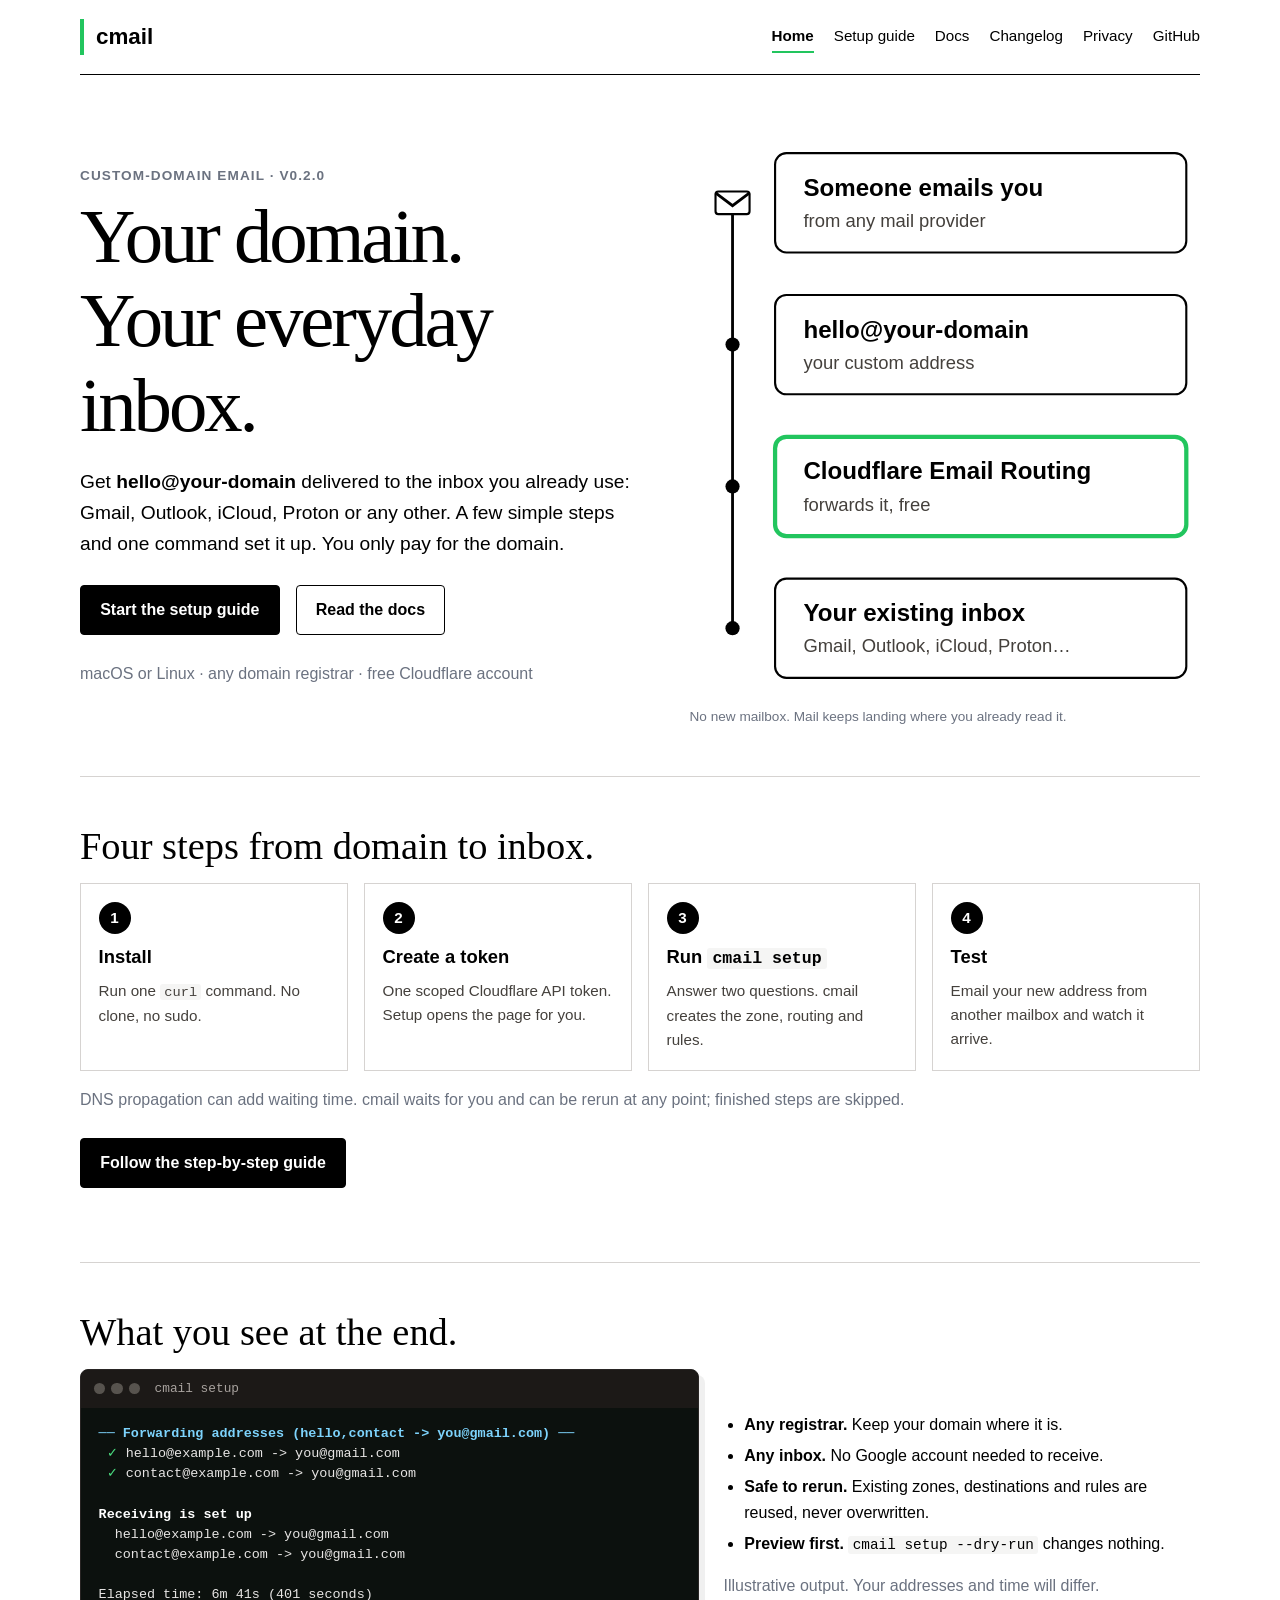
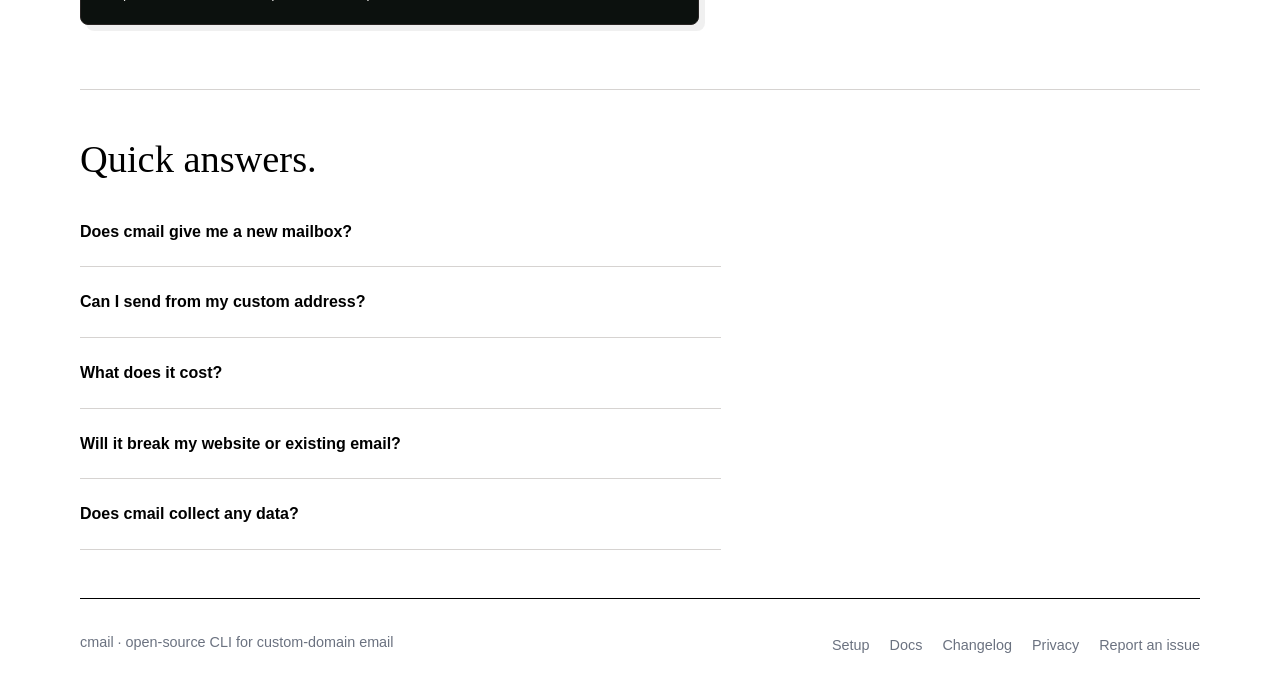
==== commit deda4d7f: "feat(install): add one-line curl installer (#25) Make install.sh safe to pipe into bash: resolve the" ====
--- a/docs/index.html
+++ b/docs/index.html
@@ -42,7 +42,7 @@
   <section class="block" aria-labelledby="how">
     <h2 id="how">Four steps from domain to inbox.</h2>
     <ol class="steps-row">
-      <li><span class="num">1</span><h3>Install</h3><p>Clone the repo and run the installer. No sudo.</p></li>
+      <li><span class="num">1</span><h3>Install</h3><p>Run one <code>curl</code> command. No clone, no sudo.</p></li>
       <li><span class="num">2</span><h3>Create a token</h3><p>One scoped Cloudflare API token. Setup opens the page for you.</p></li>
       <li><span class="num">3</span><h3>Run <code>cmail setup</code></h3><p>Answer two questions. cmail creates the zone, routing and rules.</p></li>
       <li><span class="num">4</span><h3>Test</h3><p>Email your new address from another mailbox and watch it arrive.</p></li>
--- a/docs/assets/styles.css
+++ b/docs/assets/styles.css
@@ -86,7 +86,7 @@
 .flow-dot { fill: var(--ink); }
 .envelope { fill: var(--paper); stroke: var(--ink); stroke-width: 1.5; }
 @media (prefers-reduced-motion: no-preference) {
-  .envelope-move { animation: travel 4.5s ease-in-out infinite; }
+  .envelope-move { animation: travel 4.5s ease-in-out; }
 }
 @keyframes travel { 0% { transform: translateY(0); opacity: 0; } 8% { opacity: 1; } 88% { opacity: 1; } 100% { transform: translateY(300px); opacity: 0; } }
 .steps-row { display: grid; grid-template-columns: repeat(4, 1fr); gap: 1rem; counter-reset: s; padding: 0; list-style: none; }
@@ -101,6 +101,7 @@
 .term-bar span { margin-left: .5rem; flex: 1; }
 .term-bar button { min-height: 32px; padding: .2rem .7rem; font-size: .8rem; background: transparent; color: var(--term-ink); border-color: #57534E; }
 .term-bar button:hover { box-shadow: none; border-color: var(--term-ink); }
+.term-bar button:focus-visible { outline-color: var(--term-ink); }
 .term pre { background: none; border: 0; color: var(--term-ink); margin: 0; padding: 1rem 1.1rem 1.2rem; font-size: .84rem; white-space: pre; }
 .term .p { color: var(--term-ok); }
 .term .s { color: var(--term-step); font-weight: 700; }
@@ -183,6 +184,10 @@
 /* Completion is non-destructive: instructions stay readable when checked. */
 .step:has(input:checked) .step-head .num { background: var(--paper); color: var(--ink); box-shadow: inset 0 0 0 3px var(--accent); }
 .visual > :last-child { margin-bottom: 0; }
+.complete-card { border: 2px solid var(--ink); border-top: 6px solid var(--accent); padding: 1.8rem 2rem; margin: -1rem 0 3rem; background: var(--soft); }
+.complete-card h2 { margin: .4rem 0 .8rem; }
+.complete-card p { max-width: 60ch; }
+.complete-card .actions { margin: 1.2rem 0 0; }
 
 /* Docs page */
 .docs-layout { display: grid; grid-template-columns: 210px minmax(0, 1fr); gap: 3rem; margin: 1rem 0 4rem; }
@@ -222,6 +227,7 @@
   .steps-row { grid-template-columns: minmax(0, 1fr); }
   .term pre { font-size: .74rem; }
   th, td { padding: .45rem; }
+  .complete-card { padding: 1.3rem; }
 }
 @media print {
   header, .guide-top, .actions, footer, .term-bar button { display: none; }
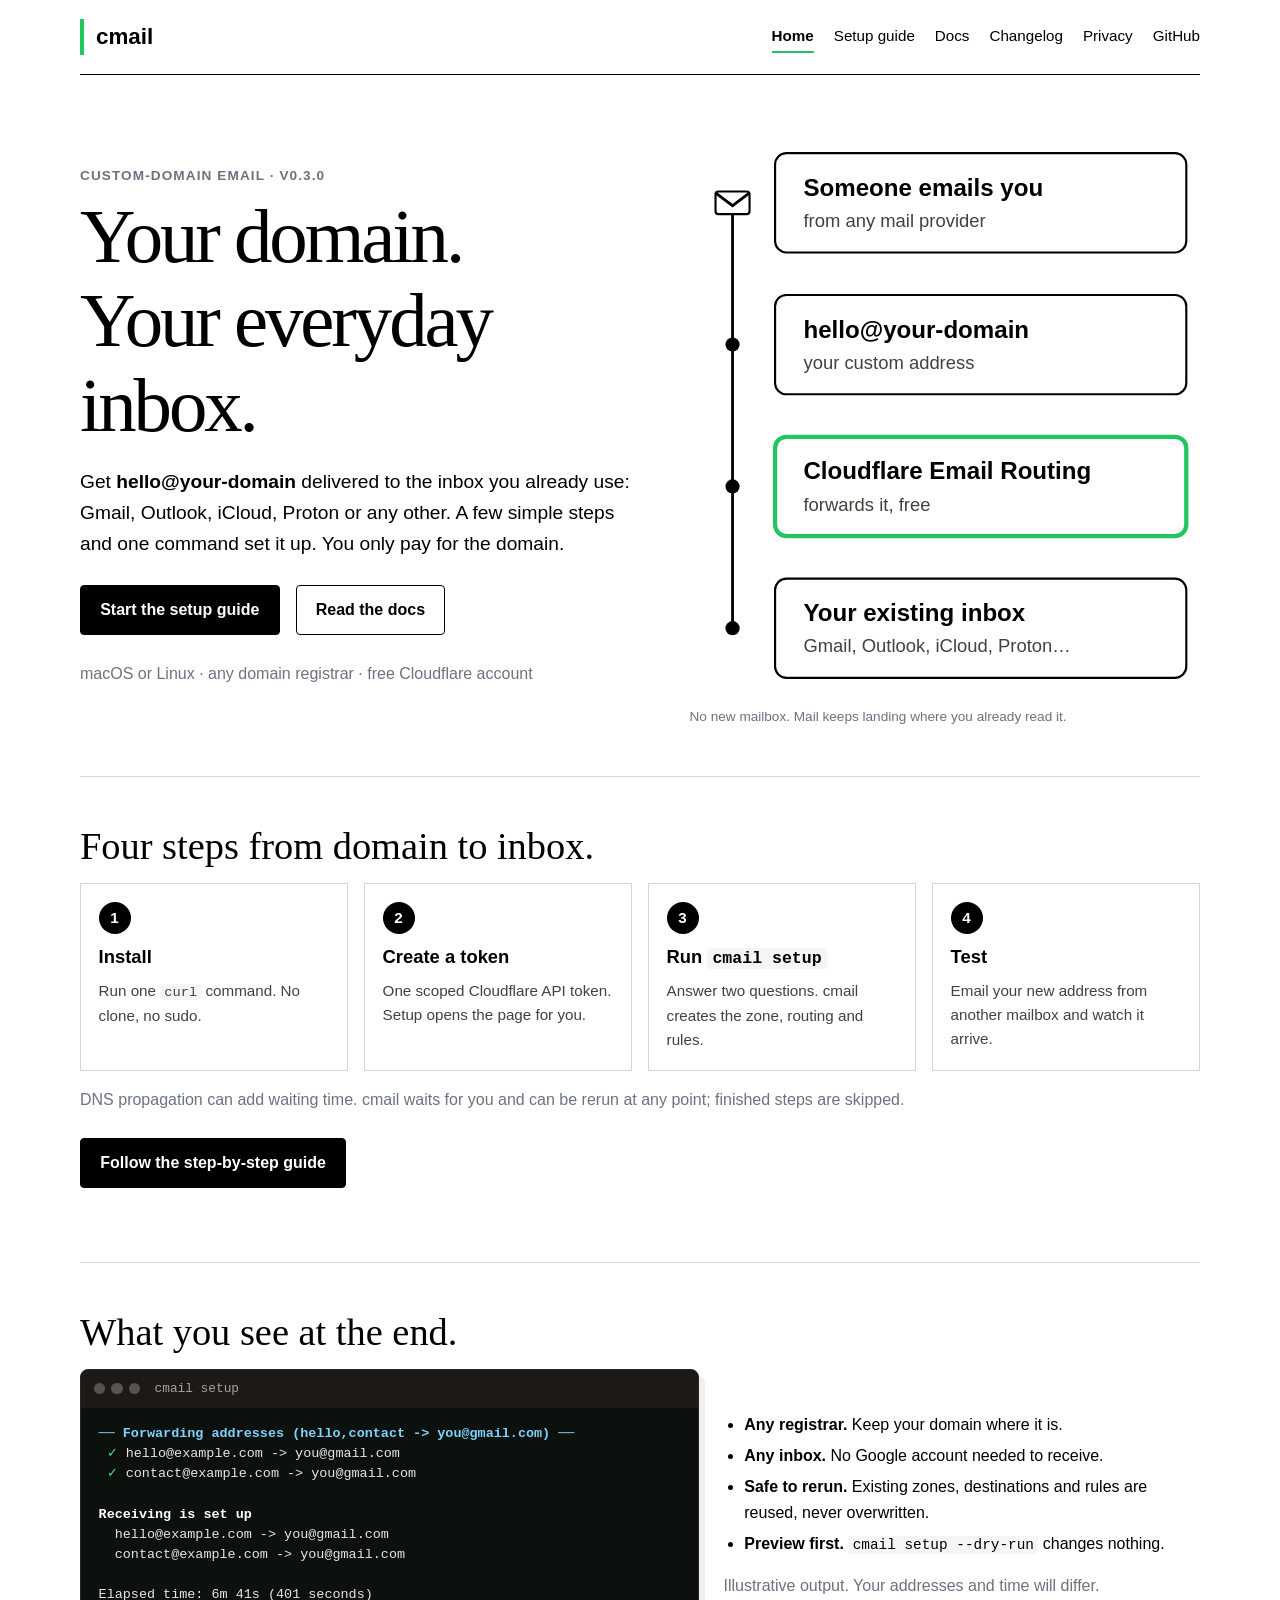
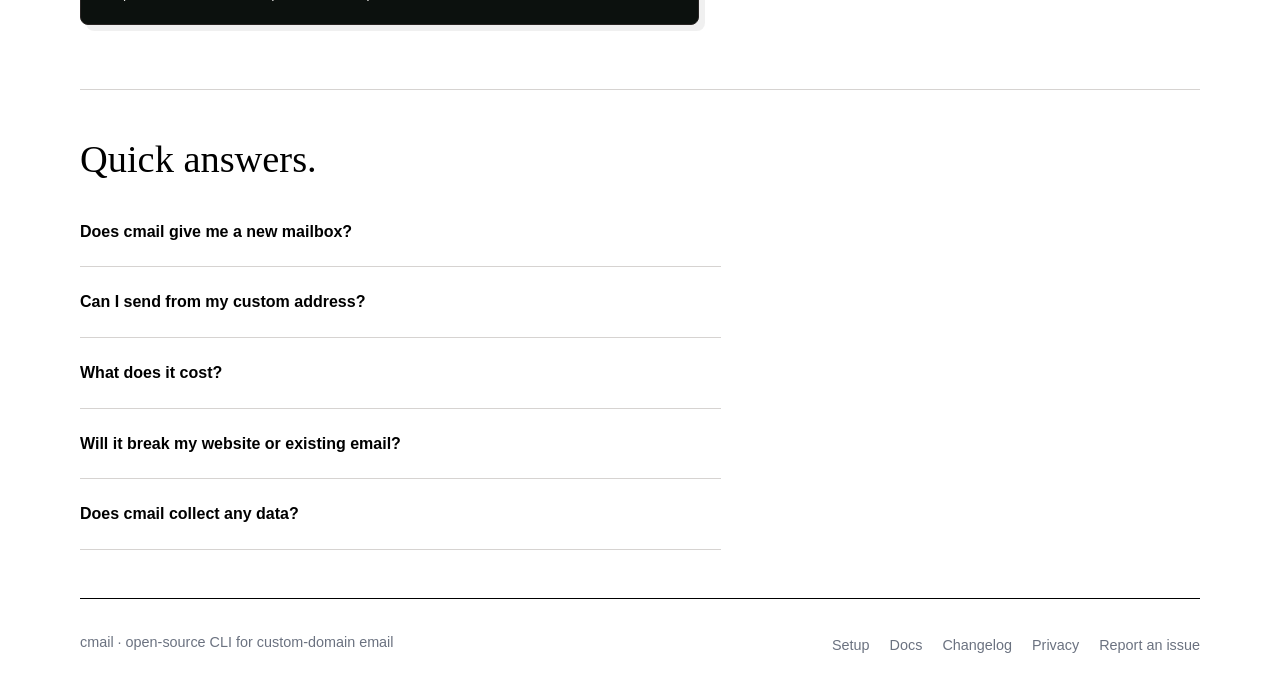
==== commit d3f0485f: "chore(release): v0.3.0 Co-authored-by: factory-droid[bot] <138933559+factory-droid[bot]@users.norepl" ====
--- a/docs/index.html
+++ b/docs/index.html
@@ -13,7 +13,7 @@
 <main id="main">
   <section class="hero" aria-labelledby="hero-title">
     <div>
-      <p class="kicker">Custom-domain email · v0.2.0</p>
+      <p class="kicker">Custom-domain email · v0.3.0</p>
       <h1 id="hero-title">Your domain.<br>Your everyday inbox.</h1>
       <p class="lead">Get <strong>hello@your-domain</strong> delivered to the inbox you already use: Gmail, Outlook, iCloud, Proton or any other. A few simple steps and one command set it up. You only pay for the domain.</p>
       <div class="actions"><a class="button primary" href="setup.html">Start the setup guide</a><a class="button" href="docs.html">Read the docs</a></div>
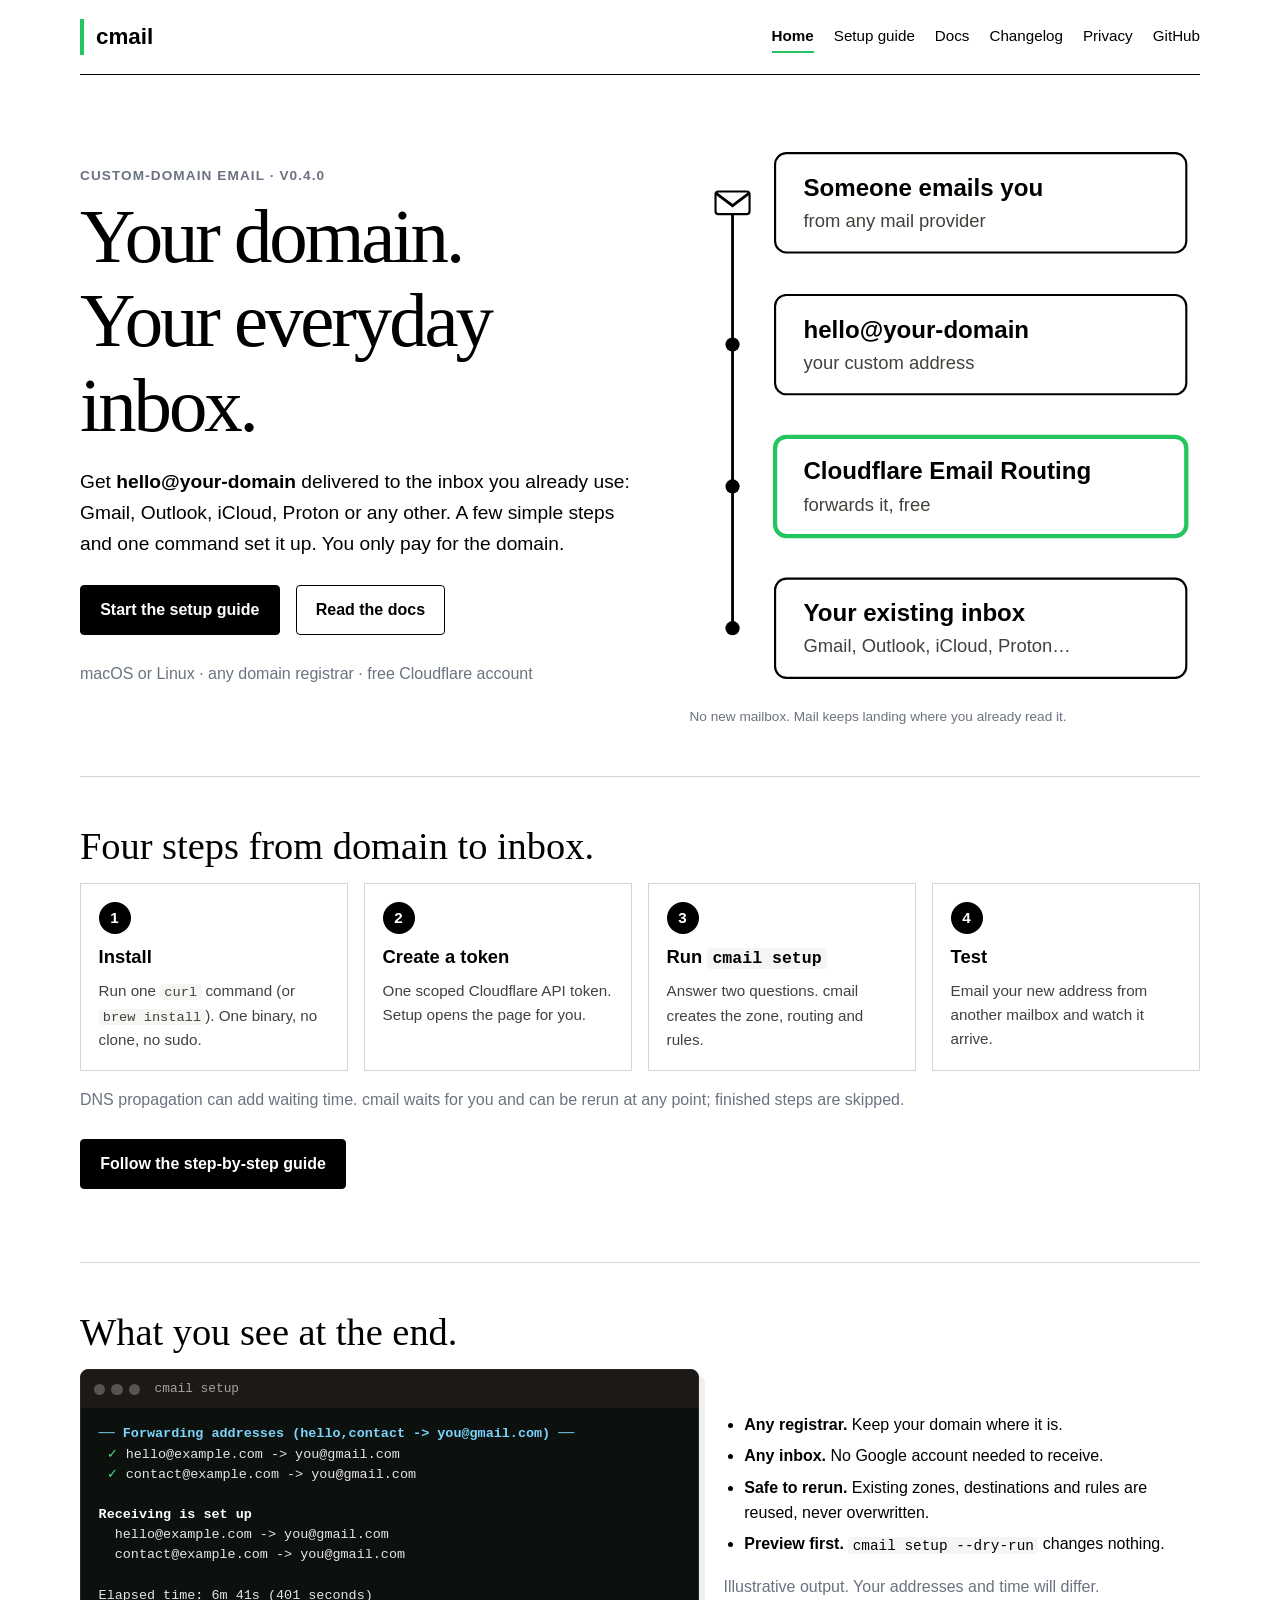
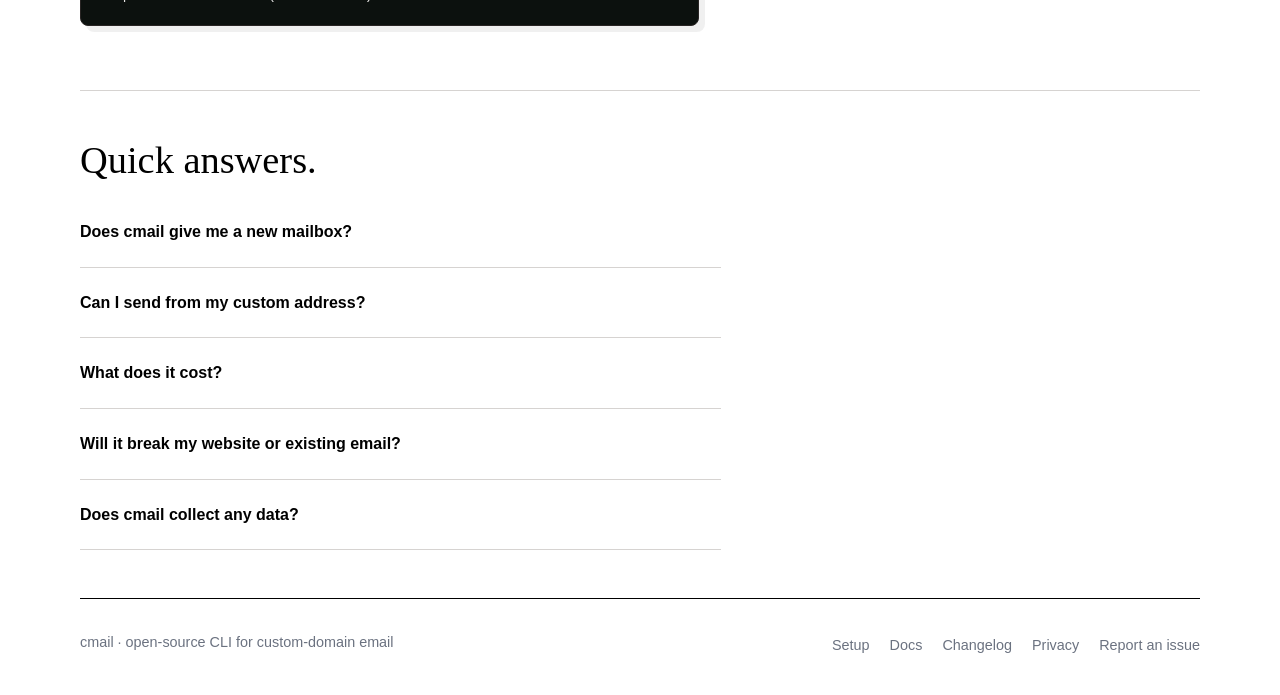
==== commit 3f5ebadc: "feat(cli): port every command to Rust and retire the Bash runtime Port setup (with --dry-run), statu" ====
--- a/docs/index.html
+++ b/docs/index.html
@@ -13,7 +13,7 @@
 <main id="main">
   <section class="hero" aria-labelledby="hero-title">
     <div>
-      <p class="kicker">Custom-domain email · v0.3.0</p>
+      <p class="kicker">Custom-domain email · v0.4.0</p>
       <h1 id="hero-title">Your domain.<br>Your everyday inbox.</h1>
       <p class="lead">Get <strong>hello@your-domain</strong> delivered to the inbox you already use: Gmail, Outlook, iCloud, Proton or any other. A few simple steps and one command set it up. You only pay for the domain.</p>
       <div class="actions"><a class="button primary" href="setup.html">Start the setup guide</a><a class="button" href="docs.html">Read the docs</a></div>
@@ -42,7 +42,7 @@
   <section class="block" aria-labelledby="how">
     <h2 id="how">Four steps from domain to inbox.</h2>
     <ol class="steps-row">
-      <li><span class="num">1</span><h3>Install</h3><p>Run one <code>curl</code> command. No clone, no sudo.</p></li>
+      <li><span class="num">1</span><h3>Install</h3><p>Run one <code>curl</code> command (or <code>brew install</code>). One binary, no clone, no sudo.</p></li>
       <li><span class="num">2</span><h3>Create a token</h3><p>One scoped Cloudflare API token. Setup opens the page for you.</p></li>
       <li><span class="num">3</span><h3>Run <code>cmail setup</code></h3><p>Answer two questions. cmail creates the zone, routing and rules.</p></li>
       <li><span class="num">4</span><h3>Test</h3><p>Email your new address from another mailbox and watch it arrive.</p></li>
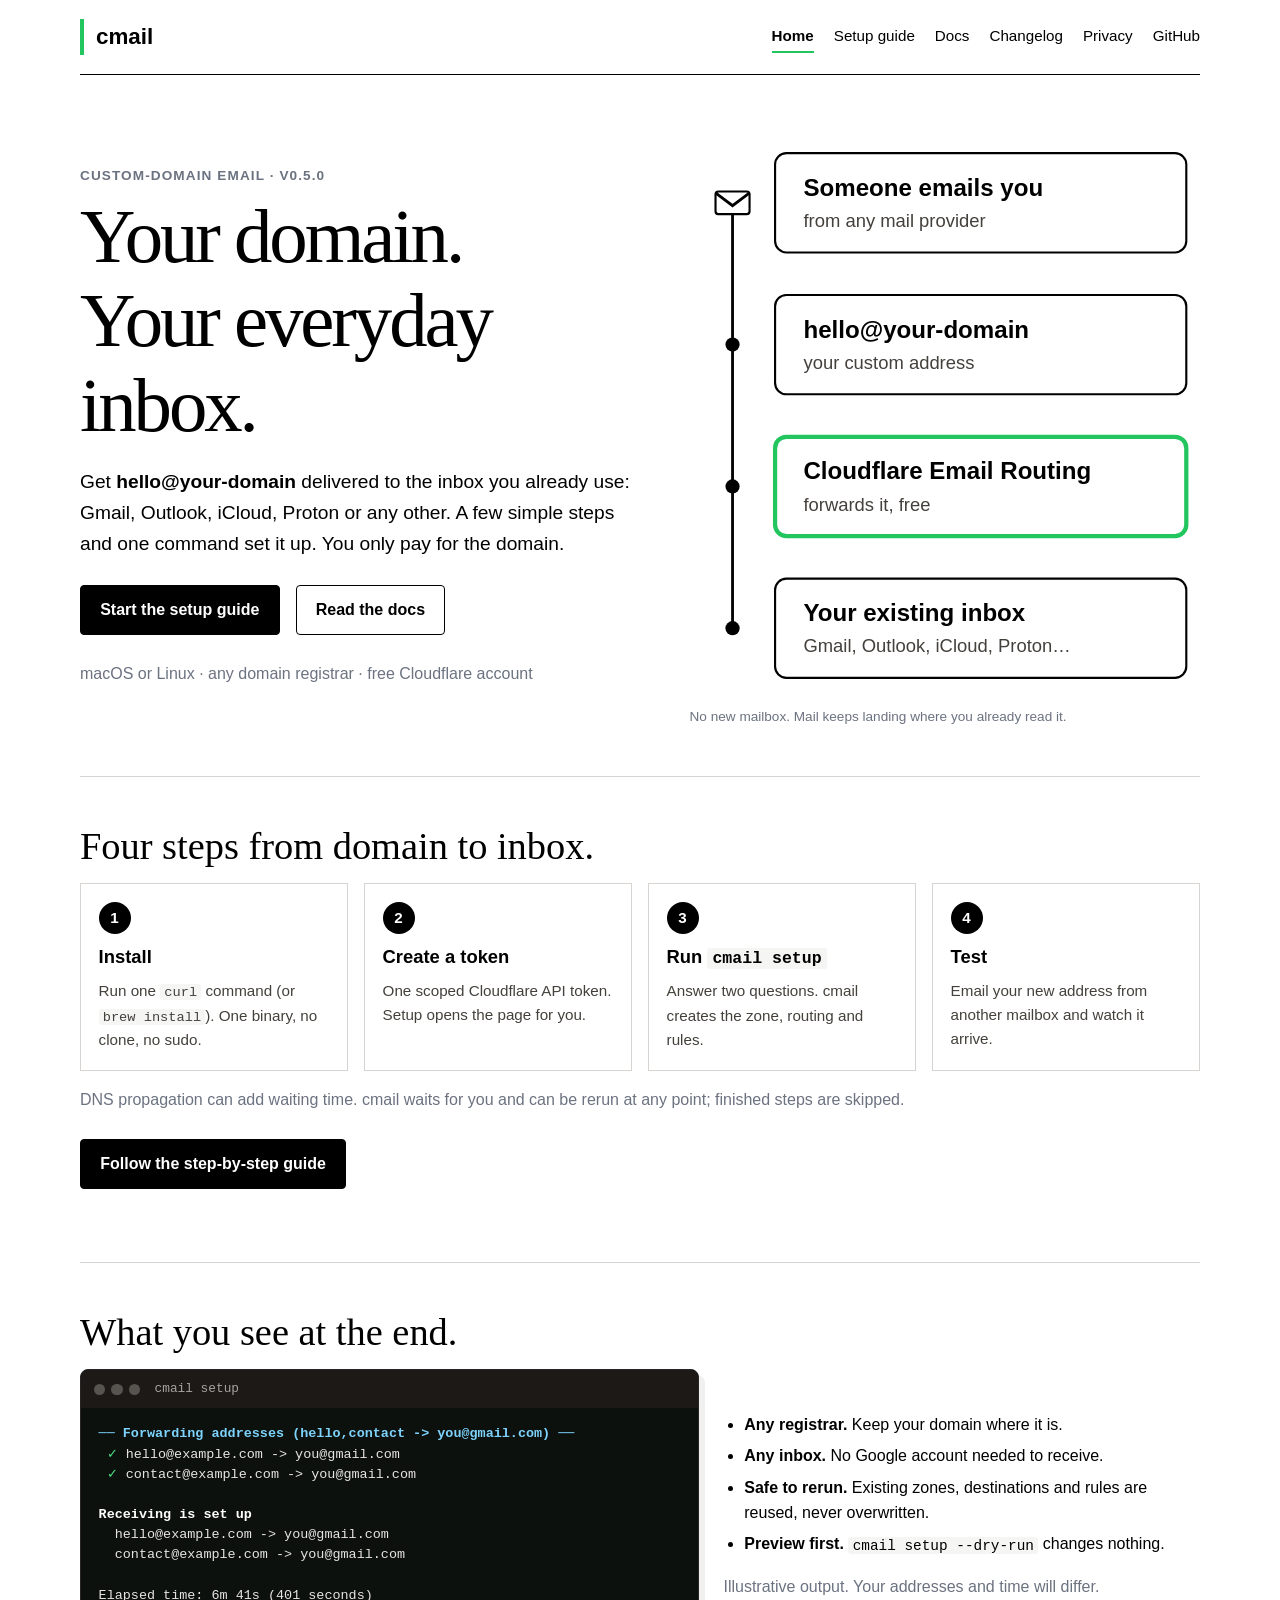
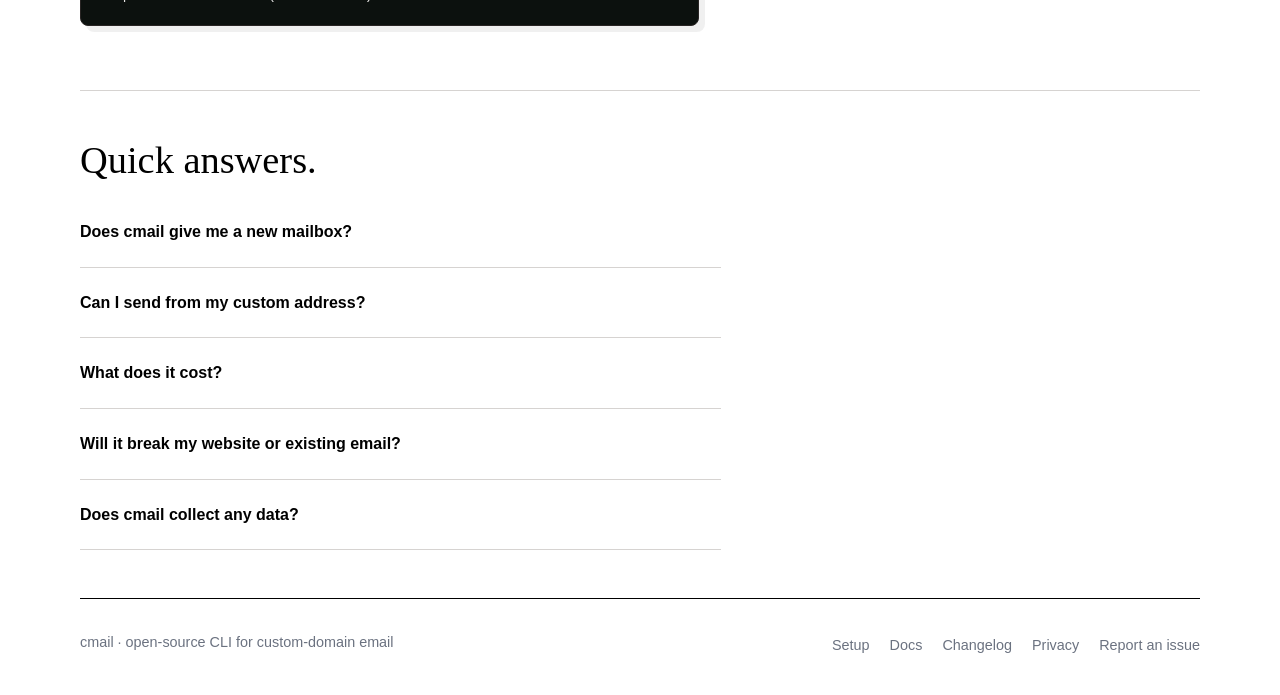
==== commit 5dbc5522: "chore(release): v0.5.0" ====
--- a/docs/index.html
+++ b/docs/index.html
@@ -13,7 +13,7 @@
 <main id="main">
   <section class="hero" aria-labelledby="hero-title">
     <div>
-      <p class="kicker">Custom-domain email · v0.4.0</p>
+      <p class="kicker">Custom-domain email · v0.5.0</p>
       <h1 id="hero-title">Your domain.<br>Your everyday inbox.</h1>
       <p class="lead">Get <strong>hello@your-domain</strong> delivered to the inbox you already use: Gmail, Outlook, iCloud, Proton or any other. A few simple steps and one command set it up. You only pay for the domain.</p>
       <div class="actions"><a class="button primary" href="setup.html">Start the setup guide</a><a class="button" href="docs.html">Read the docs</a></div>
